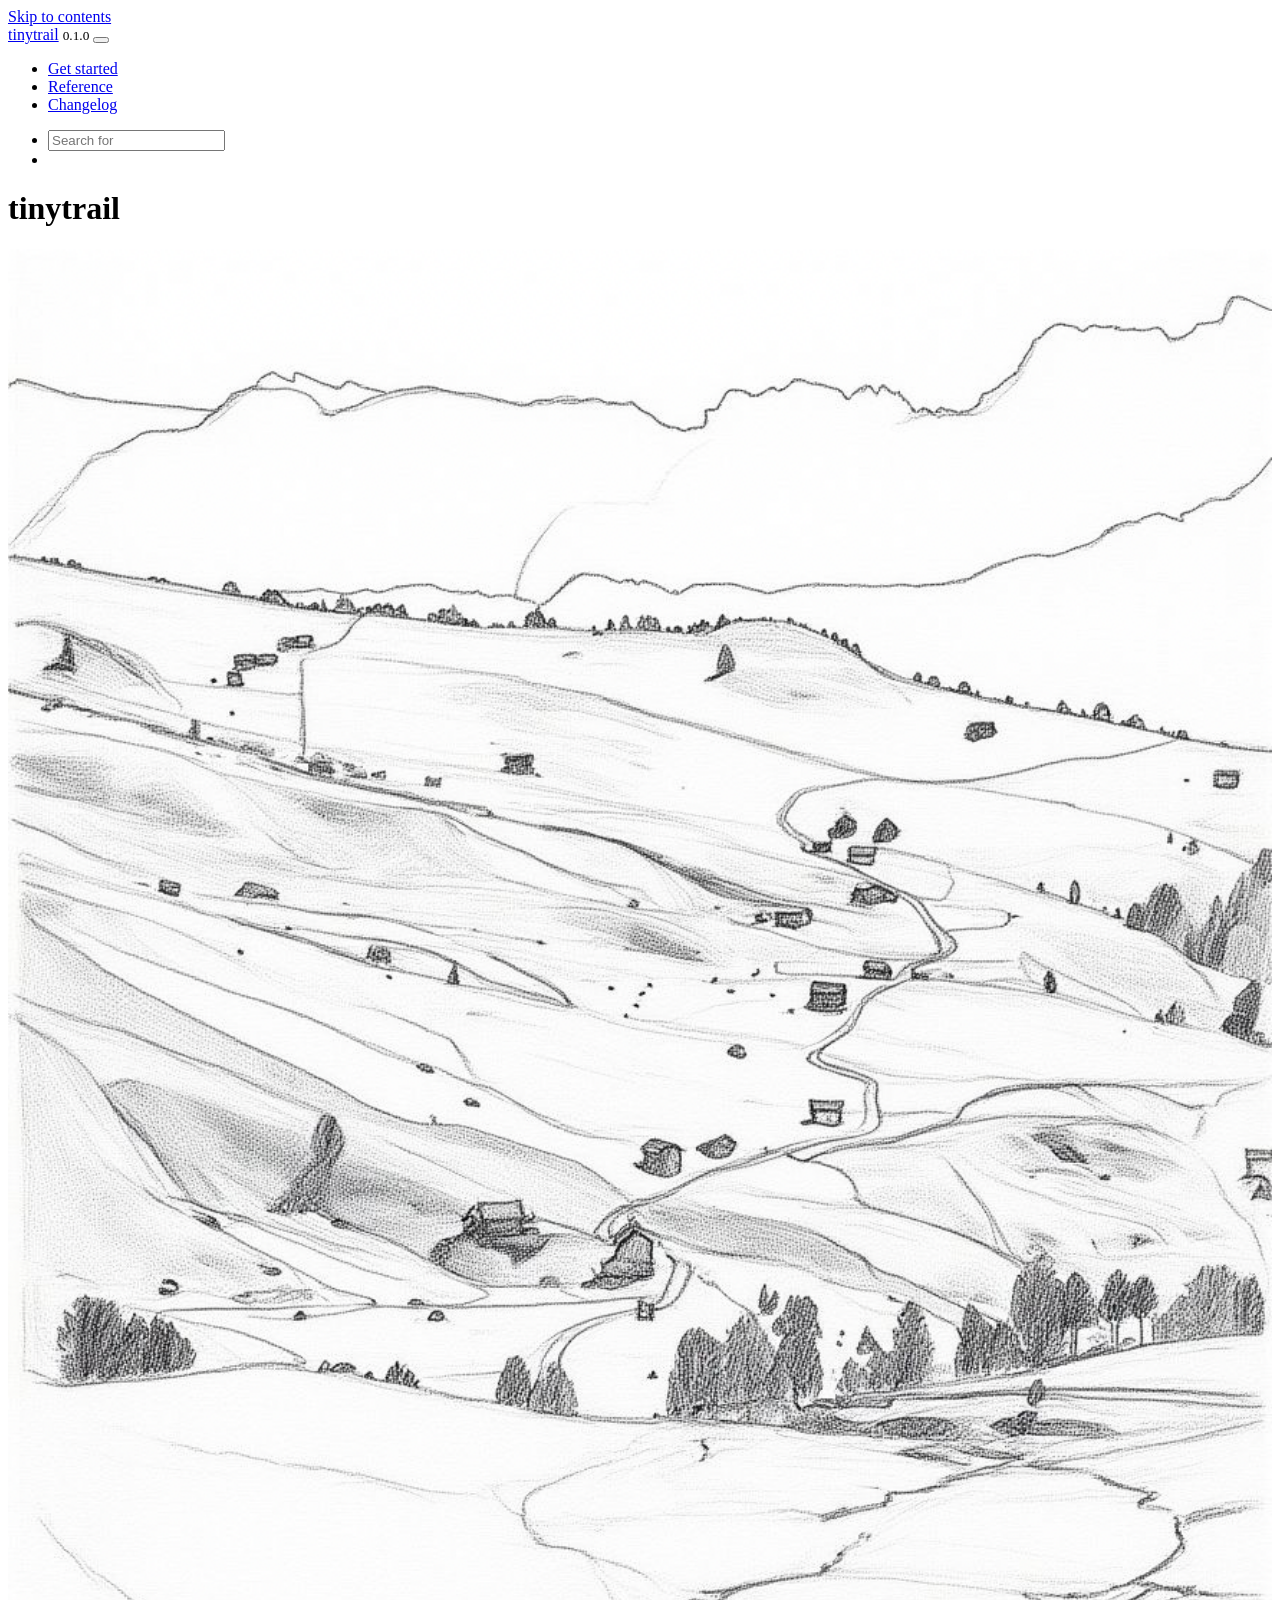
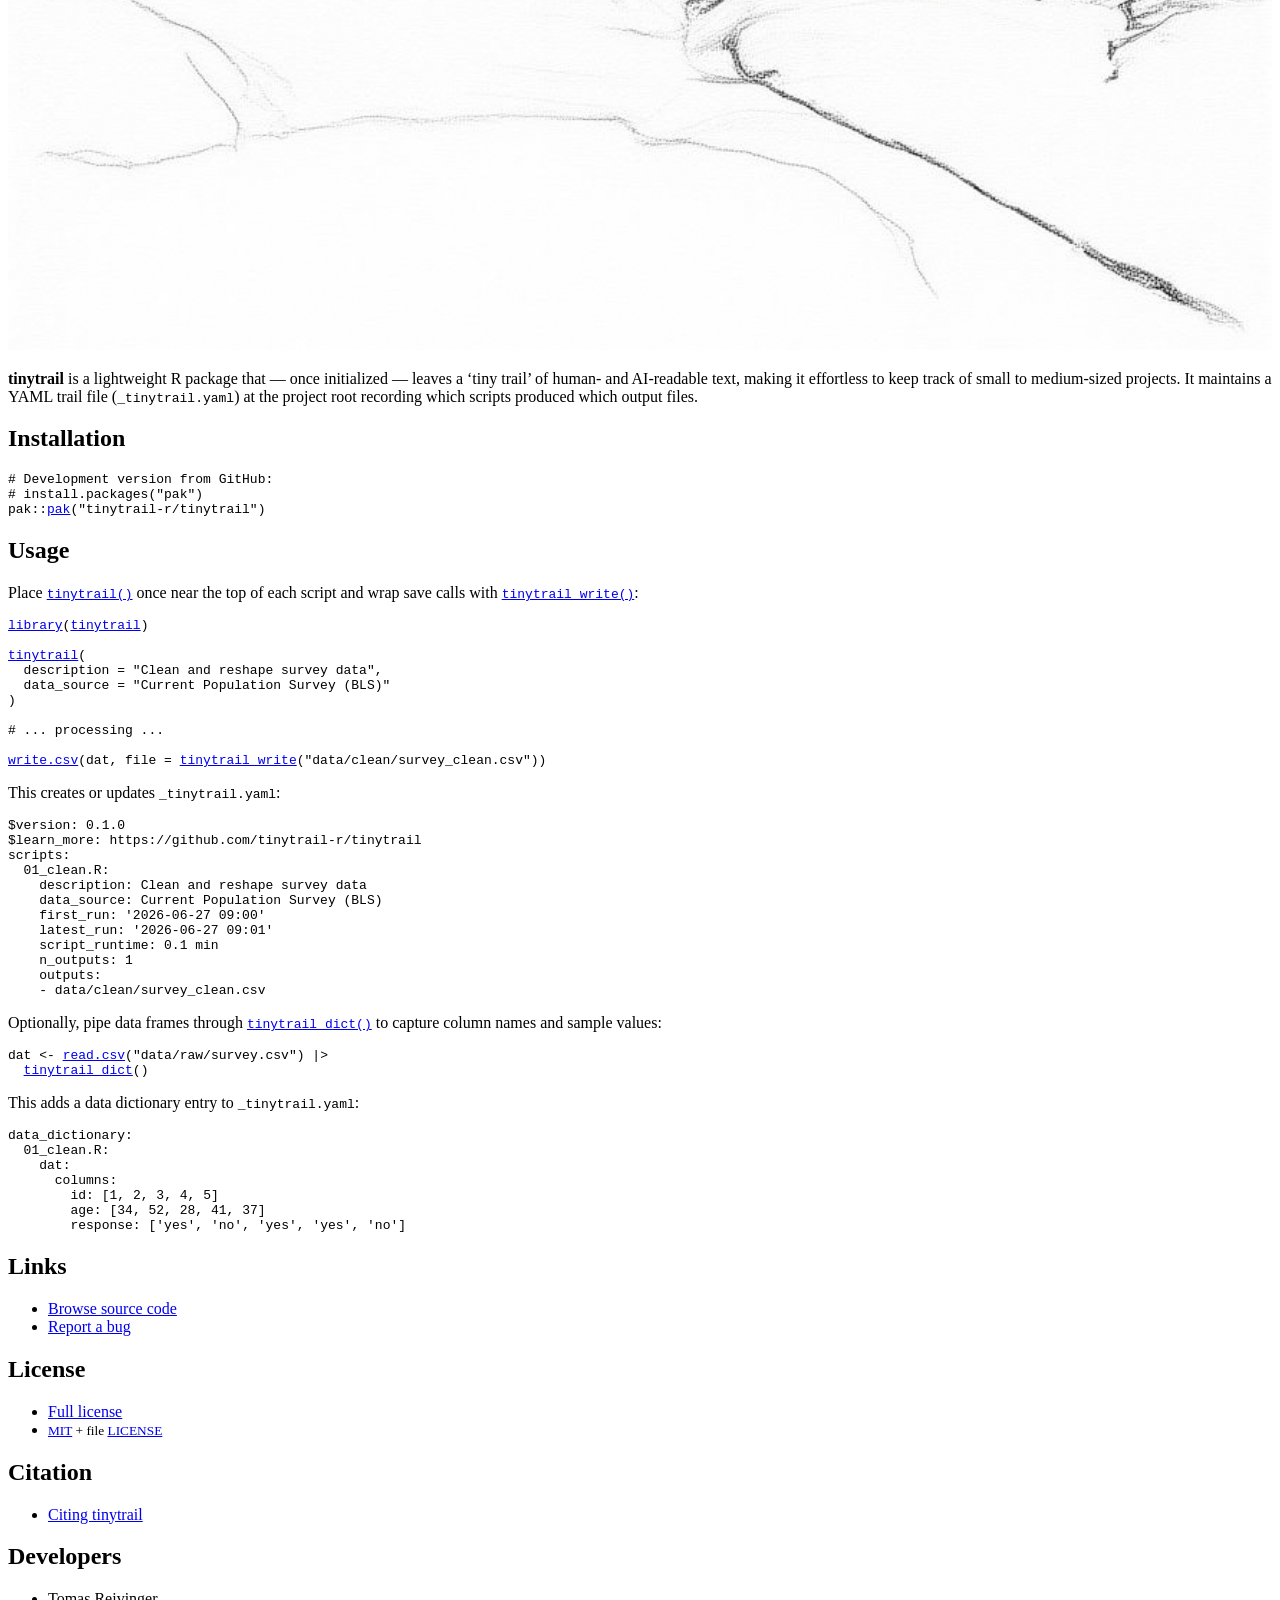
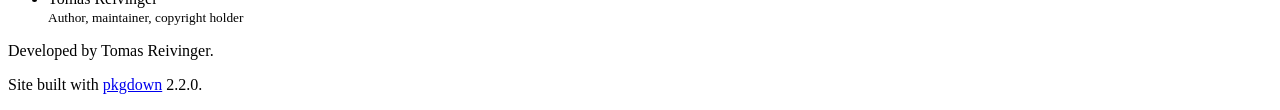
==== index.html @ bf1d2a66 "Deploying to gh-pages from @ tinytrail-r/tinytrail@cd38be712ac3b3acf72a7662df8c0f92d4f74860 🚀" ====
<!DOCTYPE html>
<!-- Generated by pkgdown: do not edit by hand --><html lang="en-US">
<head>
<meta http-equiv="Content-Type" content="text/html; charset=UTF-8">
<meta charset="utf-8">
<meta http-equiv="X-UA-Compatible" content="IE=edge">
<meta name="viewport" content="width=device-width, initial-scale=1, shrink-to-fit=no">
<title>Lightweight Auto-updating Project Tracker and Data Dictionary • tinytrail</title>
<script src="deps/jquery-3.6.0/jquery-3.6.0.min.js"></script><meta name="viewport" content="width=device-width, initial-scale=1, shrink-to-fit=no">
<link href="deps/bootstrap-5.3.8/bootstrap.min.css" rel="stylesheet">
<script src="deps/bootstrap-5.3.8/bootstrap.bundle.min.js"></script><link href="deps/font-awesome-6.5.2/css/all.min.css" rel="stylesheet">
<link href="deps/font-awesome-6.5.2/css/v4-shims.min.css" rel="stylesheet">
<script src="deps/headroom-0.11.0/headroom.min.js"></script><script src="deps/headroom-0.11.0/jQuery.headroom.min.js"></script><script src="deps/bootstrap-toc-1.0.1/bootstrap-toc.min.js"></script><script src="deps/clipboard.js-2.0.11/clipboard.min.js"></script><script src="deps/search-1.0.0/autocomplete.jquery.min.js"></script><script src="deps/search-1.0.0/fuse.min.js"></script><script src="deps/search-1.0.0/mark.min.js"></script><!-- pkgdown --><script src="pkgdown.js"></script><meta property="og:title" content="Lightweight Auto-updating Project Tracker and Data Dictionary">
<meta name="description" content="Once initialized, leaves a tiny trail of human- and AI-readable text that makes it effortless to keep track of small to medium-sized projects. The package is lightweight (hence tiny) and maintains a YAML trail file recording which scripts produced which output files. Call tinytrail() once at the top of each script to record metadata, wrap any save call with tinytrail_write() to log the output path, and optionally use tinytrail_dict() to capture a data dictionary for each input data frame.">
<meta property="og:description" content="Once initialized, leaves a tiny trail of human- and AI-readable text that makes it effortless to keep track of small to medium-sized projects. The package is lightweight (hence tiny) and maintains a YAML trail file recording which scripts produced which output files. Call tinytrail() once at the top of each script to record metadata, wrap any save call with tinytrail_write() to log the output path, and optionally use tinytrail_dict() to capture a data dictionary for each input data frame.">
</head>
<body>
    <a href="#main" class="visually-hidden-focusable">Skip to contents</a>


    <nav class="navbar navbar-expand-lg fixed-top bg-light" data-bs-theme="light" aria-label="Site navigation"><div class="container">

    <a class="navbar-brand me-2" href="index.html">tinytrail</a>

    <small class="nav-text text-muted me-auto" data-bs-toggle="tooltip" data-bs-placement="bottom" title="">0.1.0</small>


    <button class="navbar-toggler" type="button" data-bs-toggle="collapse" data-bs-target="#navbar" aria-controls="navbar" aria-expanded="false" aria-label="Toggle navigation">
      <span class="navbar-toggler-icon"></span>
    </button>

    <div id="navbar" class="collapse navbar-collapse ms-3">
      <ul class="navbar-nav me-auto">
<li class="nav-item"><a class="nav-link" href="articles/tinytrail.html">Get started</a></li>
<li class="nav-item"><a class="nav-link" href="reference/index.html">Reference</a></li>
<li class="nav-item"><a class="nav-link" href="news/index.html">Changelog</a></li>
      </ul>
<ul class="navbar-nav">
<li class="nav-item"><form class="form-inline" role="search">
 <input class="form-control" type="search" name="search-input" id="search-input" autocomplete="off" aria-label="Search site" placeholder="Search for" data-search-index="search.json">
</form></li>
<li class="nav-item"><a class="external-link nav-link" href="https://github.com/tinytrail-r/tinytrail/" aria-label="GitHub"><span class="fa fab fa-github fa-lg"></span></a></li>
      </ul>
</div>


  </div>
</nav><div class="container template-home">
<div class="row">
  <main id="main" class="col-md-9"><div class="section level1">
<div class="page-header"><h1 id="tinytrail">tinytrail<a class="anchor" aria-label="anchor" href="#tinytrail"></a>
</h1></div>
<p><img src="reference/figures/trail_sketch.png" width="100%" alt="A pencil sketch of an alpine landscape with winding trails"></p>
<p><strong>tinytrail</strong> is a lightweight R package that — once initialized — leaves a ‘tiny trail’ of human- and AI-readable text, making it effortless to keep track of small to medium-sized projects. It maintains a YAML trail file (<code>_tinytrail.yaml</code>) at the project root recording which scripts produced which output files.</p>
<div class="section level2">
<h2 id="installation">Installation<a class="anchor" aria-label="anchor" href="#installation"></a>
</h2>
<div class="sourceCode" id="cb1"><pre class="downlit sourceCode r">
<code class="sourceCode R"><span><span class="co"># Development version from GitHub:</span></span>
<span><span class="co"># install.packages("pak")</span></span>
<span><span class="fu">pak</span><span class="fu">::</span><span class="fu"><a href="https://pak.r-lib.org/reference/pak.html" class="external-link">pak</a></span><span class="op">(</span><span class="st">"tinytrail-r/tinytrail"</span><span class="op">)</span></span></code></pre></div>
</div>
<div class="section level2">
<h2 id="usage">Usage<a class="anchor" aria-label="anchor" href="#usage"></a>
</h2>
<p>Place <code><a href="reference/tinytrail.html">tinytrail()</a></code> once near the top of each script and wrap save calls with <code><a href="reference/tinytrail_write.html">tinytrail_write()</a></code>:</p>
<div class="sourceCode" id="cb2"><pre class="downlit sourceCode r">
<code class="sourceCode R"><span><span class="kw"><a href="https://rdrr.io/r/base/library.html" class="external-link">library</a></span><span class="op">(</span><span class="va"><a href="https://github.com/tinytrail-r/tinytrail" class="external-link">tinytrail</a></span><span class="op">)</span></span>
<span></span>
<span><span class="fu"><a href="reference/tinytrail.html">tinytrail</a></span><span class="op">(</span></span>
<span>  description <span class="op">=</span> <span class="st">"Clean and reshape survey data"</span>,</span>
<span>  data_source <span class="op">=</span> <span class="st">"Current Population Survey (BLS)"</span></span>
<span><span class="op">)</span></span>
<span></span>
<span><span class="co"># ... processing ...</span></span>
<span></span>
<span><span class="fu"><a href="https://rdrr.io/r/utils/write.table.html" class="external-link">write.csv</a></span><span class="op">(</span><span class="va">dat</span>, file <span class="op">=</span> <span class="fu"><a href="reference/tinytrail_write.html">tinytrail_write</a></span><span class="op">(</span><span class="st">"data/clean/survey_clean.csv"</span><span class="op">)</span><span class="op">)</span></span></code></pre></div>
<p>This creates or updates <code>_tinytrail.yaml</code>:</p>
<div class="sourceCode" id="cb3"><pre class="sourceCode yaml"><code class="sourceCode yaml"><span id="cb3-1"><a href="#cb3-1" tabindex="-1"></a><span class="fu">$version</span><span class="kw">:</span><span class="at"> </span><span class="fl">0.1.0</span></span>
<span id="cb3-2"><a href="#cb3-2" tabindex="-1"></a><span class="fu">$learn_more</span><span class="kw">:</span><span class="at"> https://github.com/tinytrail-r/tinytrail</span></span>
<span id="cb3-3"><a href="#cb3-3" tabindex="-1"></a><span class="fu">scripts</span><span class="kw">:</span></span>
<span id="cb3-4"><a href="#cb3-4" tabindex="-1"></a><span class="at">  </span><span class="fu">01_clean.R</span><span class="kw">:</span></span>
<span id="cb3-5"><a href="#cb3-5" tabindex="-1"></a><span class="at">    </span><span class="fu">description</span><span class="kw">:</span><span class="at"> Clean and reshape survey data</span></span>
<span id="cb3-6"><a href="#cb3-6" tabindex="-1"></a><span class="at">    </span><span class="fu">data_source</span><span class="kw">:</span><span class="at"> Current Population Survey (BLS)</span></span>
<span id="cb3-7"><a href="#cb3-7" tabindex="-1"></a><span class="at">    </span><span class="fu">first_run</span><span class="kw">:</span><span class="at"> </span><span class="st">'2026-06-27 09:00'</span></span>
<span id="cb3-8"><a href="#cb3-8" tabindex="-1"></a><span class="at">    </span><span class="fu">latest_run</span><span class="kw">:</span><span class="at"> </span><span class="st">'2026-06-27 09:01'</span></span>
<span id="cb3-9"><a href="#cb3-9" tabindex="-1"></a><span class="at">    </span><span class="fu">script_runtime</span><span class="kw">:</span><span class="at"> 0.1 min</span></span>
<span id="cb3-10"><a href="#cb3-10" tabindex="-1"></a><span class="at">    </span><span class="fu">n_outputs</span><span class="kw">:</span><span class="at"> </span><span class="dv">1</span></span>
<span id="cb3-11"><a href="#cb3-11" tabindex="-1"></a><span class="at">    </span><span class="fu">outputs</span><span class="kw">:</span></span>
<span id="cb3-12"><a href="#cb3-12" tabindex="-1"></a><span class="at">    </span><span class="kw">-</span><span class="at"> data/clean/survey_clean.csv</span></span></code></pre></div>
<p>Optionally, pipe data frames through <code><a href="reference/tinytrail_dict.html">tinytrail_dict()</a></code> to capture column names and sample values:</p>
<div class="sourceCode" id="cb4"><pre class="downlit sourceCode r">
<code class="sourceCode R"><span><span class="va">dat</span> <span class="op">&lt;-</span> <span class="fu"><a href="https://rdrr.io/r/utils/read.table.html" class="external-link">read.csv</a></span><span class="op">(</span><span class="st">"data/raw/survey.csv"</span><span class="op">)</span> <span class="op">|&gt;</span></span>
<span>  <span class="fu"><a href="reference/tinytrail_dict.html">tinytrail_dict</a></span><span class="op">(</span><span class="op">)</span></span></code></pre></div>
<p>This adds a data dictionary entry to <code>_tinytrail.yaml</code>:</p>
<div class="sourceCode" id="cb5"><pre class="sourceCode yaml"><code class="sourceCode yaml"><span id="cb5-1"><a href="#cb5-1" tabindex="-1"></a><span class="fu">data_dictionary</span><span class="kw">:</span></span>
<span id="cb5-2"><a href="#cb5-2" tabindex="-1"></a><span class="at">  </span><span class="fu">01_clean.R</span><span class="kw">:</span></span>
<span id="cb5-3"><a href="#cb5-3" tabindex="-1"></a><span class="at">    </span><span class="fu">dat</span><span class="kw">:</span></span>
<span id="cb5-4"><a href="#cb5-4" tabindex="-1"></a><span class="at">      </span><span class="fu">columns</span><span class="kw">:</span></span>
<span id="cb5-5"><a href="#cb5-5" tabindex="-1"></a><span class="at">        </span><span class="fu">id</span><span class="kw">:</span><span class="at"> </span><span class="kw">[</span><span class="dv">1</span><span class="kw">,</span><span class="at"> </span><span class="dv">2</span><span class="kw">,</span><span class="at"> </span><span class="dv">3</span><span class="kw">,</span><span class="at"> </span><span class="dv">4</span><span class="kw">,</span><span class="at"> </span><span class="dv">5</span><span class="kw">]</span></span>
<span id="cb5-6"><a href="#cb5-6" tabindex="-1"></a><span class="at">        </span><span class="fu">age</span><span class="kw">:</span><span class="at"> </span><span class="kw">[</span><span class="dv">34</span><span class="kw">,</span><span class="at"> </span><span class="dv">52</span><span class="kw">,</span><span class="at"> </span><span class="dv">28</span><span class="kw">,</span><span class="at"> </span><span class="dv">41</span><span class="kw">,</span><span class="at"> </span><span class="dv">37</span><span class="kw">]</span></span>
<span id="cb5-7"><a href="#cb5-7" tabindex="-1"></a><span class="at">        </span><span class="fu">response</span><span class="kw">:</span><span class="at"> </span><span class="kw">[</span><span class="st">'yes'</span><span class="kw">,</span><span class="at"> </span><span class="st">'no'</span><span class="kw">,</span><span class="at"> </span><span class="st">'yes'</span><span class="kw">,</span><span class="at"> </span><span class="st">'yes'</span><span class="kw">,</span><span class="at"> </span><span class="st">'no'</span><span class="kw">]</span></span></code></pre></div>
</div>
</div>
  </main><aside class="col-md-3"><div class="links">
<h2 data-toc-skip>Links</h2>
<ul class="list-unstyled">
<li><a href="https://github.com/tinytrail-r/tinytrail/" class="external-link">Browse source code</a></li>
<li><a href="https://github.com/tinytrail-r/tinytrail/issues" class="external-link">Report a bug</a></li>
</ul>
</div>

<div class="license">
<h2 data-toc-skip>License</h2>
<ul class="list-unstyled">
<li><a href="LICENSE.html">Full license</a></li>
<li><small><a href="https://opensource.org/licenses/mit-license.php" class="external-link">MIT</a> + file <a href="LICENSE-text.html">LICENSE</a></small></li>
</ul>
</div>


<div class="citation">
<h2 data-toc-skip>Citation</h2>
<ul class="list-unstyled">
<li><a href="authors.html#citation">Citing tinytrail</a></li>
</ul>
</div>

<div class="developers">
<h2 data-toc-skip>Developers</h2>
<ul class="list-unstyled">
<li>Tomas Reivinger <br><small class="roles"> Author, maintainer, copyright holder </small>   </li>
</ul>
</div>



  </aside>
</div>


    <footer><div class="pkgdown-footer-left">
  <p>Developed by Tomas Reivinger.</p>
</div>

<div class="pkgdown-footer-right">
  <p>Site built with <a href="https://pkgdown.r-lib.org/" class="external-link">pkgdown</a> 2.2.0.</p>
</div>

    </footer>
</div>





  </body>
</html>
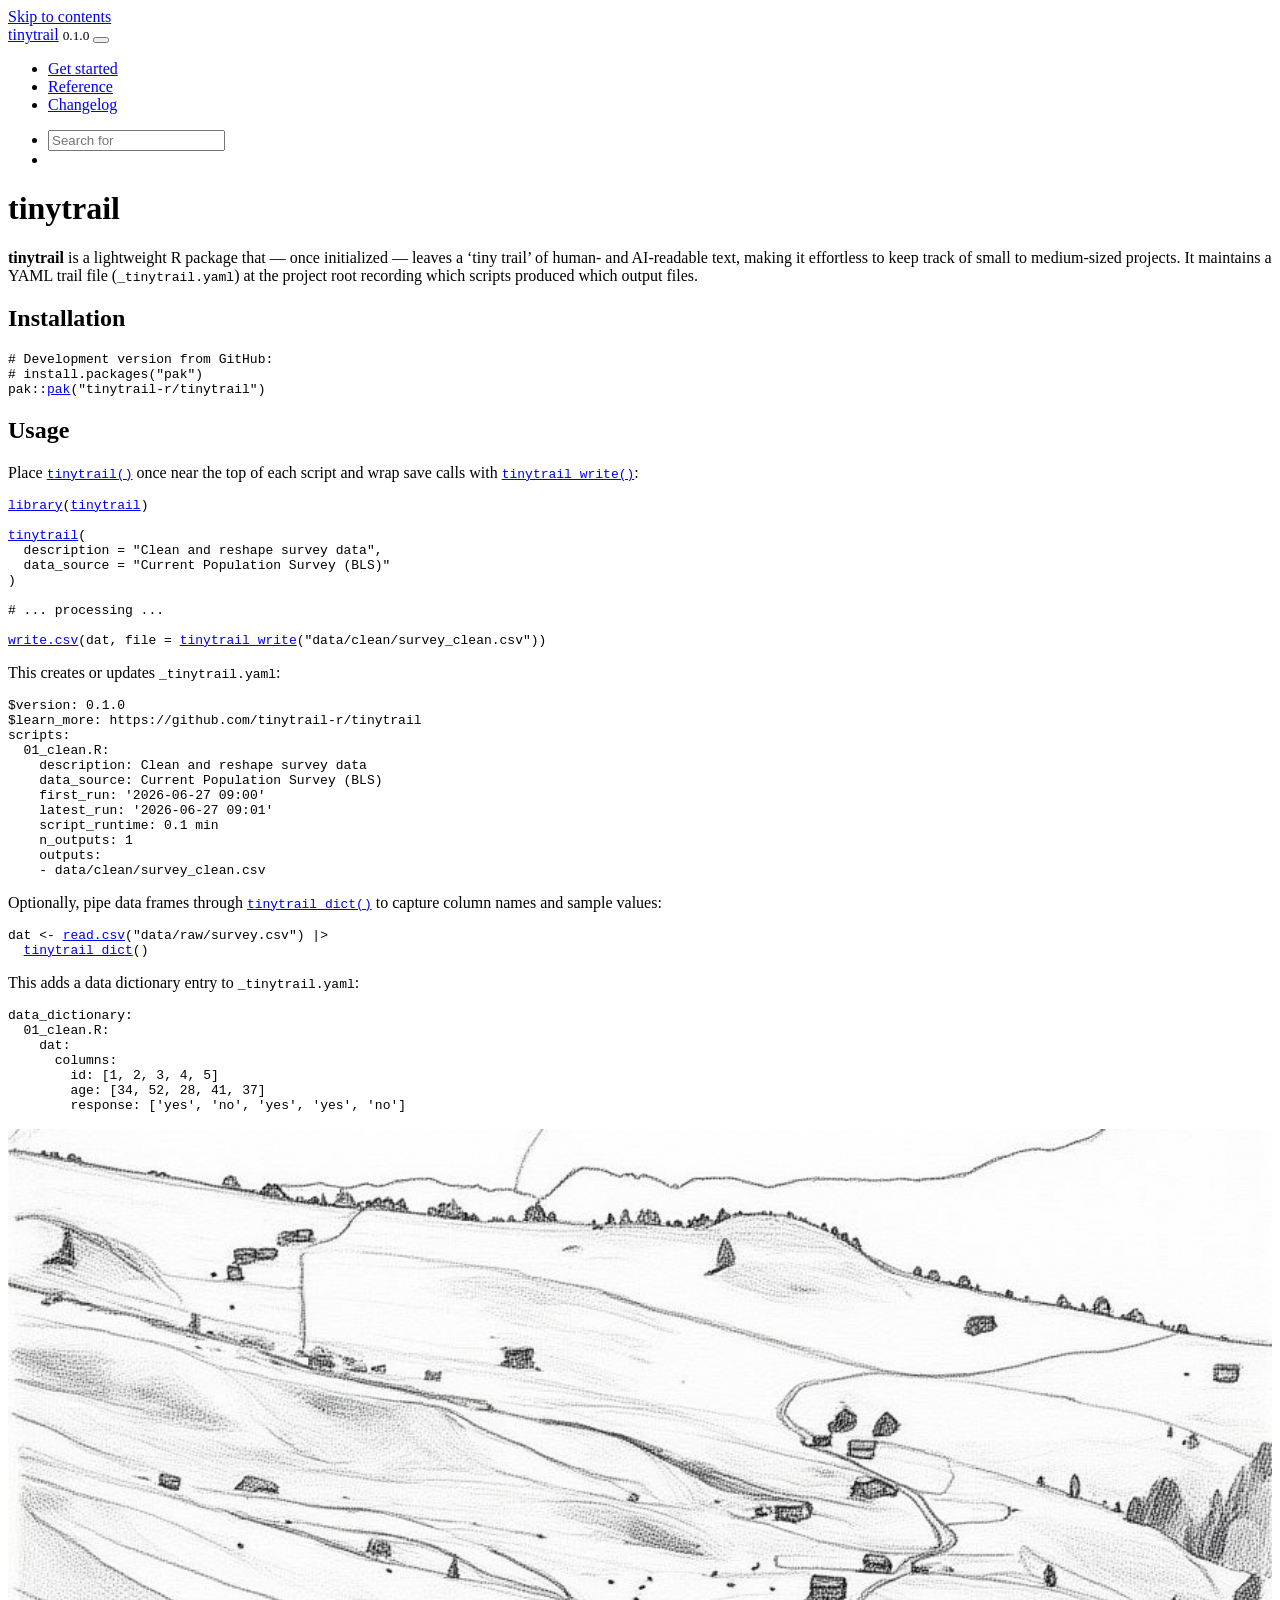
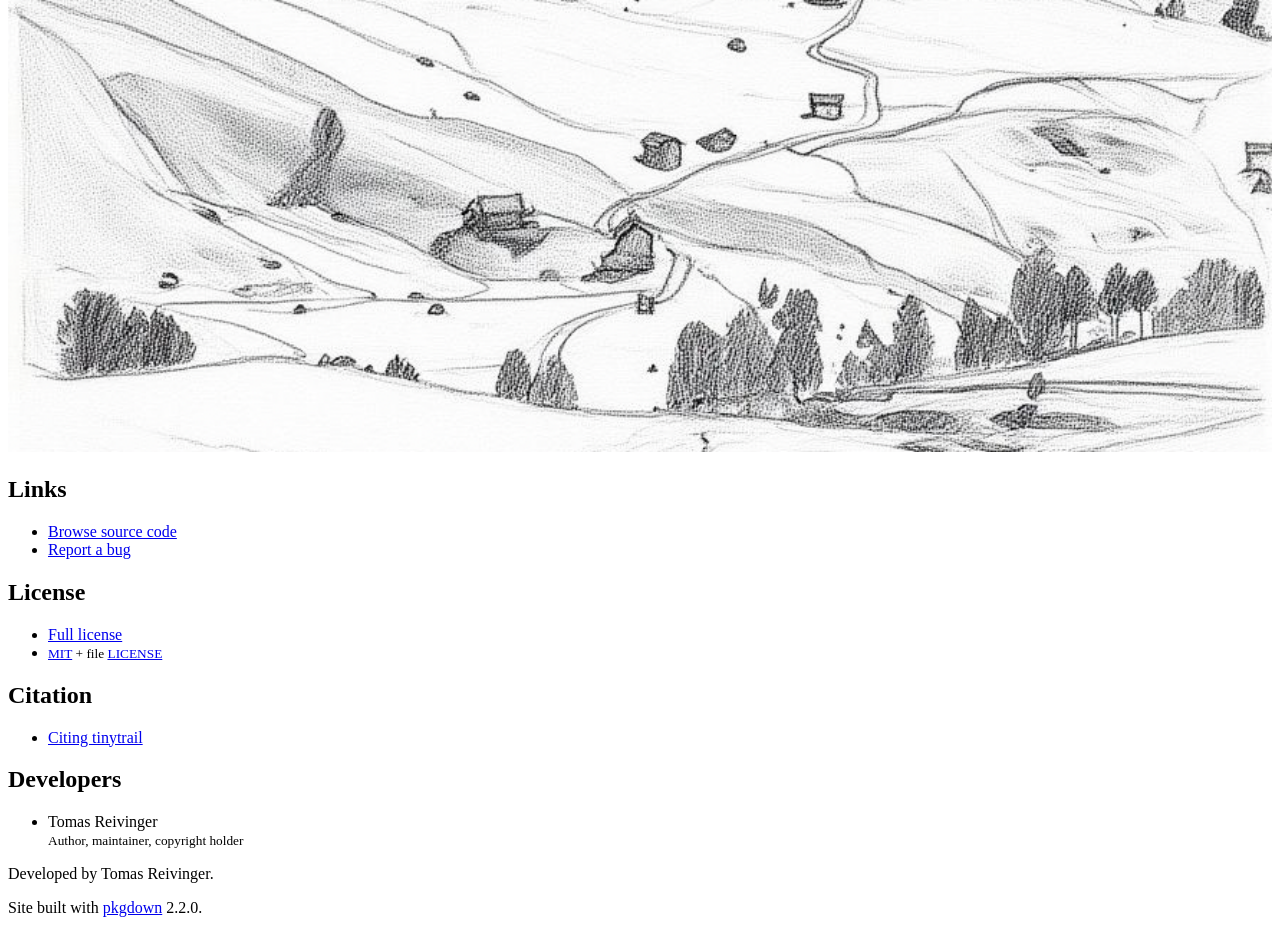
==== commit 3c935388: "Deploying to gh-pages from @ tinytrail-r/tinytrail@a2ea27675d02f967add21ad15a570158d6e4f259 🚀" ====
--- a/index.html
+++ b/index.html
@@ -50,7 +50,6 @@
   <main id="main" class="col-md-9"><div class="section level1">
 <div class="page-header"><h1 id="tinytrail">tinytrail<a class="anchor" aria-label="anchor" href="#tinytrail"></a>
 </h1></div>
-<p><img src="reference/figures/trail_sketch.png" width="100%" alt="A pencil sketch of an alpine landscape with winding trails"></p>
 <p><strong>tinytrail</strong> is a lightweight R package that — once initialized — leaves a ‘tiny trail’ of human- and AI-readable text, making it effortless to keep track of small to medium-sized projects. It maintains a YAML trail file (<code>_tinytrail.yaml</code>) at the project root recording which scripts produced which output files.</p>
 <div class="section level2">
 <h2 id="installation">Installation<a class="anchor" aria-label="anchor" href="#installation"></a>
@@ -100,6 +99,7 @@
 <span id="cb5-5"><a href="#cb5-5" tabindex="-1"></a><span class="at">        </span><span class="fu">id</span><span class="kw">:</span><span class="at"> </span><span class="kw">[</span><span class="dv">1</span><span class="kw">,</span><span class="at"> </span><span class="dv">2</span><span class="kw">,</span><span class="at"> </span><span class="dv">3</span><span class="kw">,</span><span class="at"> </span><span class="dv">4</span><span class="kw">,</span><span class="at"> </span><span class="dv">5</span><span class="kw">]</span></span>
 <span id="cb5-6"><a href="#cb5-6" tabindex="-1"></a><span class="at">        </span><span class="fu">age</span><span class="kw">:</span><span class="at"> </span><span class="kw">[</span><span class="dv">34</span><span class="kw">,</span><span class="at"> </span><span class="dv">52</span><span class="kw">,</span><span class="at"> </span><span class="dv">28</span><span class="kw">,</span><span class="at"> </span><span class="dv">41</span><span class="kw">,</span><span class="at"> </span><span class="dv">37</span><span class="kw">]</span></span>
 <span id="cb5-7"><a href="#cb5-7" tabindex="-1"></a><span class="at">        </span><span class="fu">response</span><span class="kw">:</span><span class="at"> </span><span class="kw">[</span><span class="st">'yes'</span><span class="kw">,</span><span class="at"> </span><span class="st">'no'</span><span class="kw">,</span><span class="at"> </span><span class="st">'yes'</span><span class="kw">,</span><span class="at"> </span><span class="st">'yes'</span><span class="kw">,</span><span class="at"> </span><span class="st">'no'</span><span class="kw">]</span></span></code></pre></div>
+<p><img src="reference/figures/trail_sketch.png" width="100%" alt="A pencil sketch of an alpine landscape with winding trails"></p>
 </div>
 </div>
   </main><aside class="col-md-3"><div class="links">
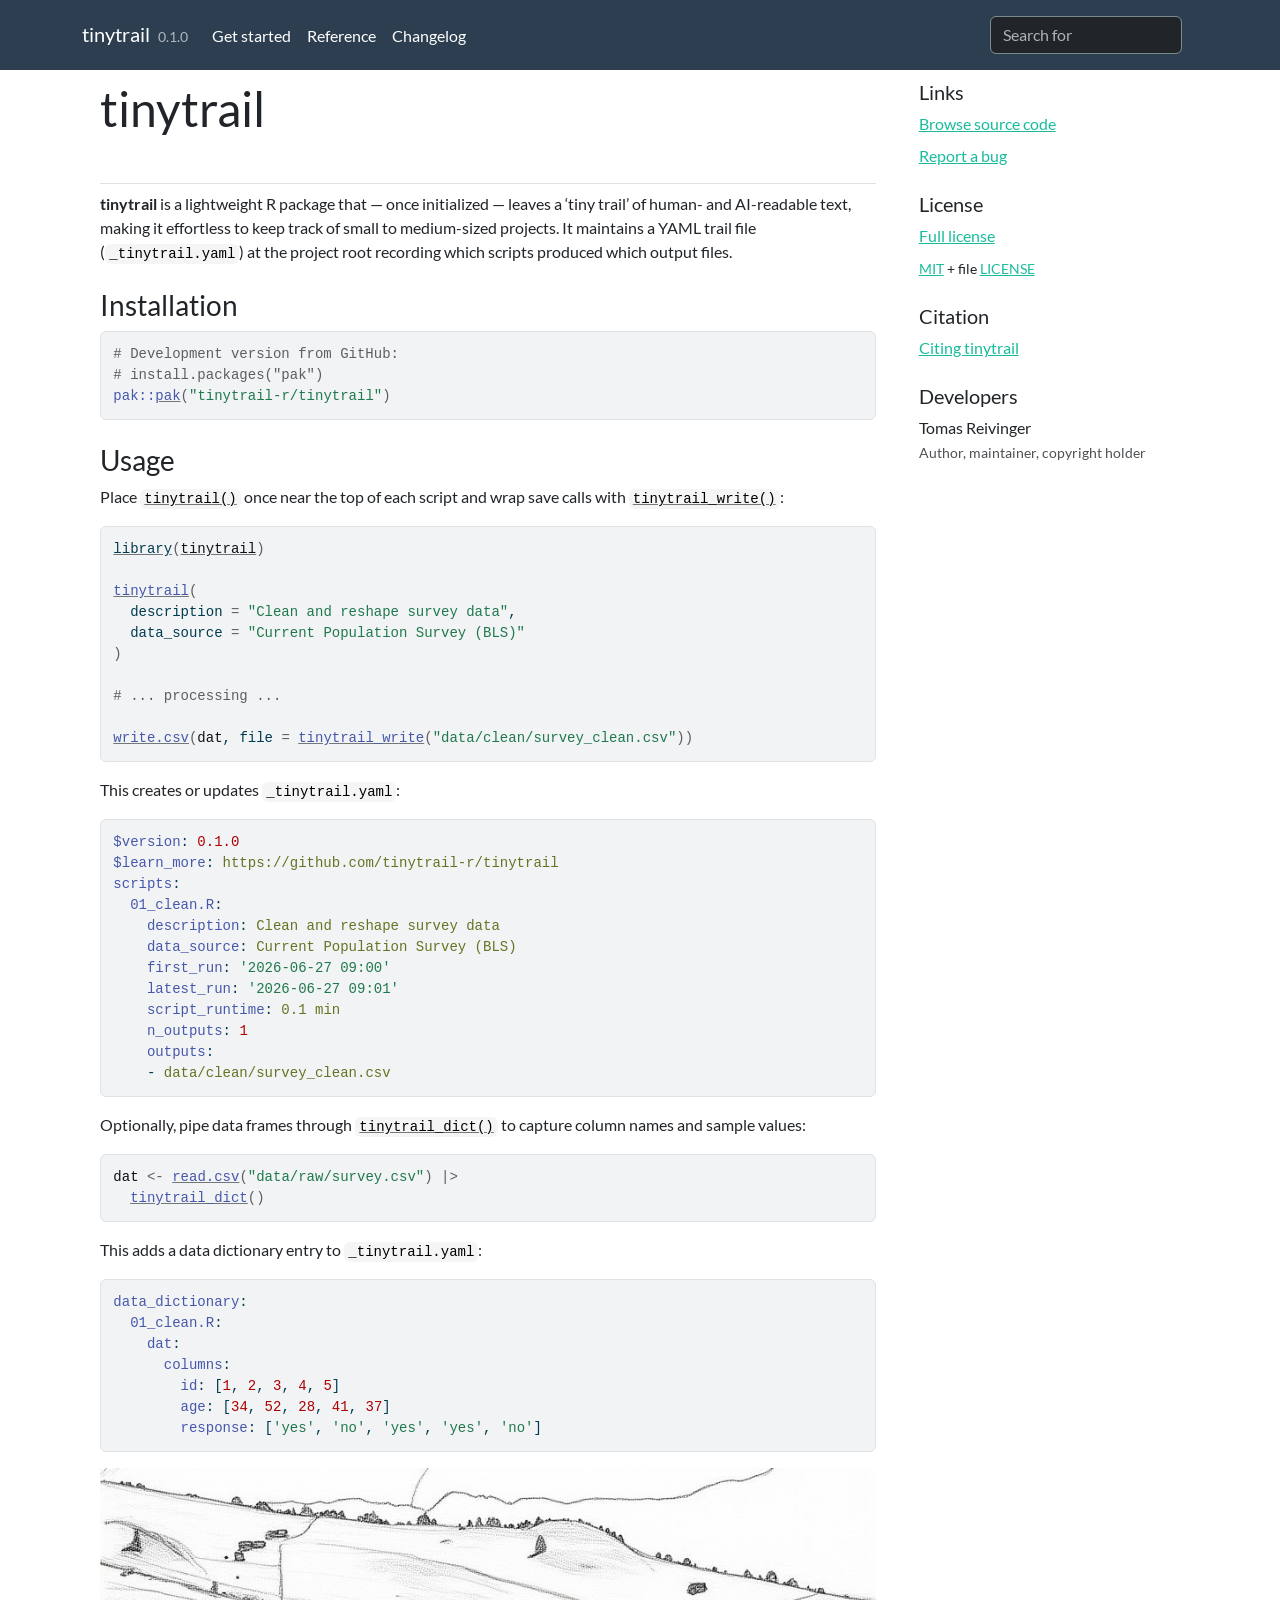
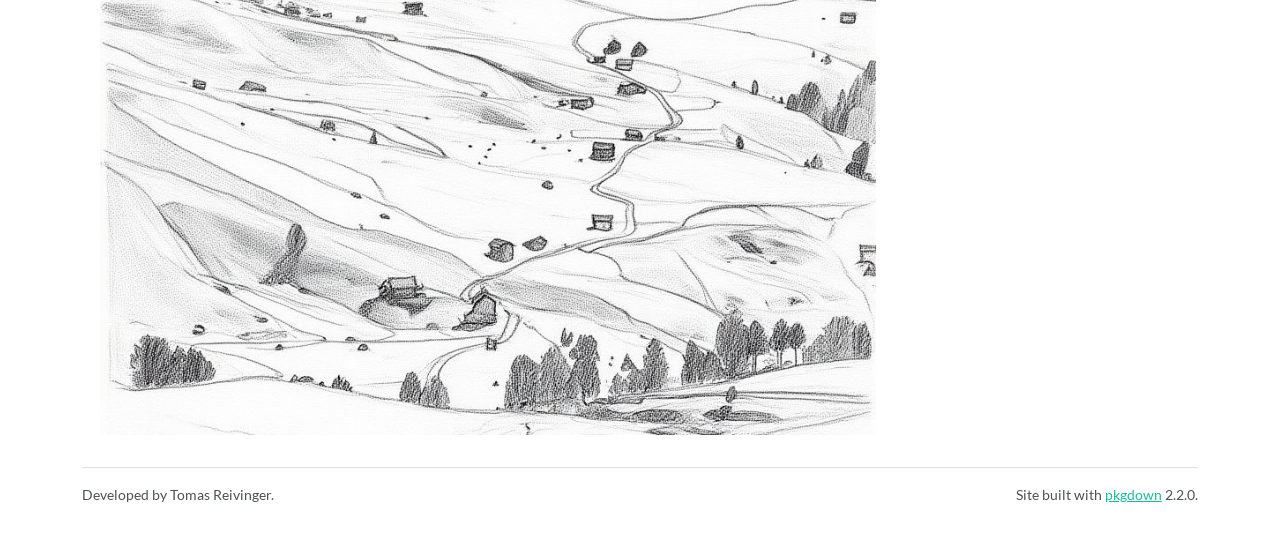
==== commit caf39678: "Deploying to gh-pages from @ tinytrail-r/tinytrail@319b8b1a2728efa88b91d8227fc85c260a2dde39 🚀" ====
--- a/index.html
+++ b/index.html
@@ -18,7 +18,7 @@
     <a href="#main" class="visually-hidden-focusable">Skip to contents</a>
 
 
-    <nav class="navbar navbar-expand-lg fixed-top bg-light" data-bs-theme="light" aria-label="Site navigation"><div class="container">
+    <nav class="navbar navbar-expand-lg fixed-top bg-primary" data-bs-theme="dark" aria-label="Site navigation"><div class="container">
 
     <a class="navbar-brand me-2" href="index.html">tinytrail</a>
 
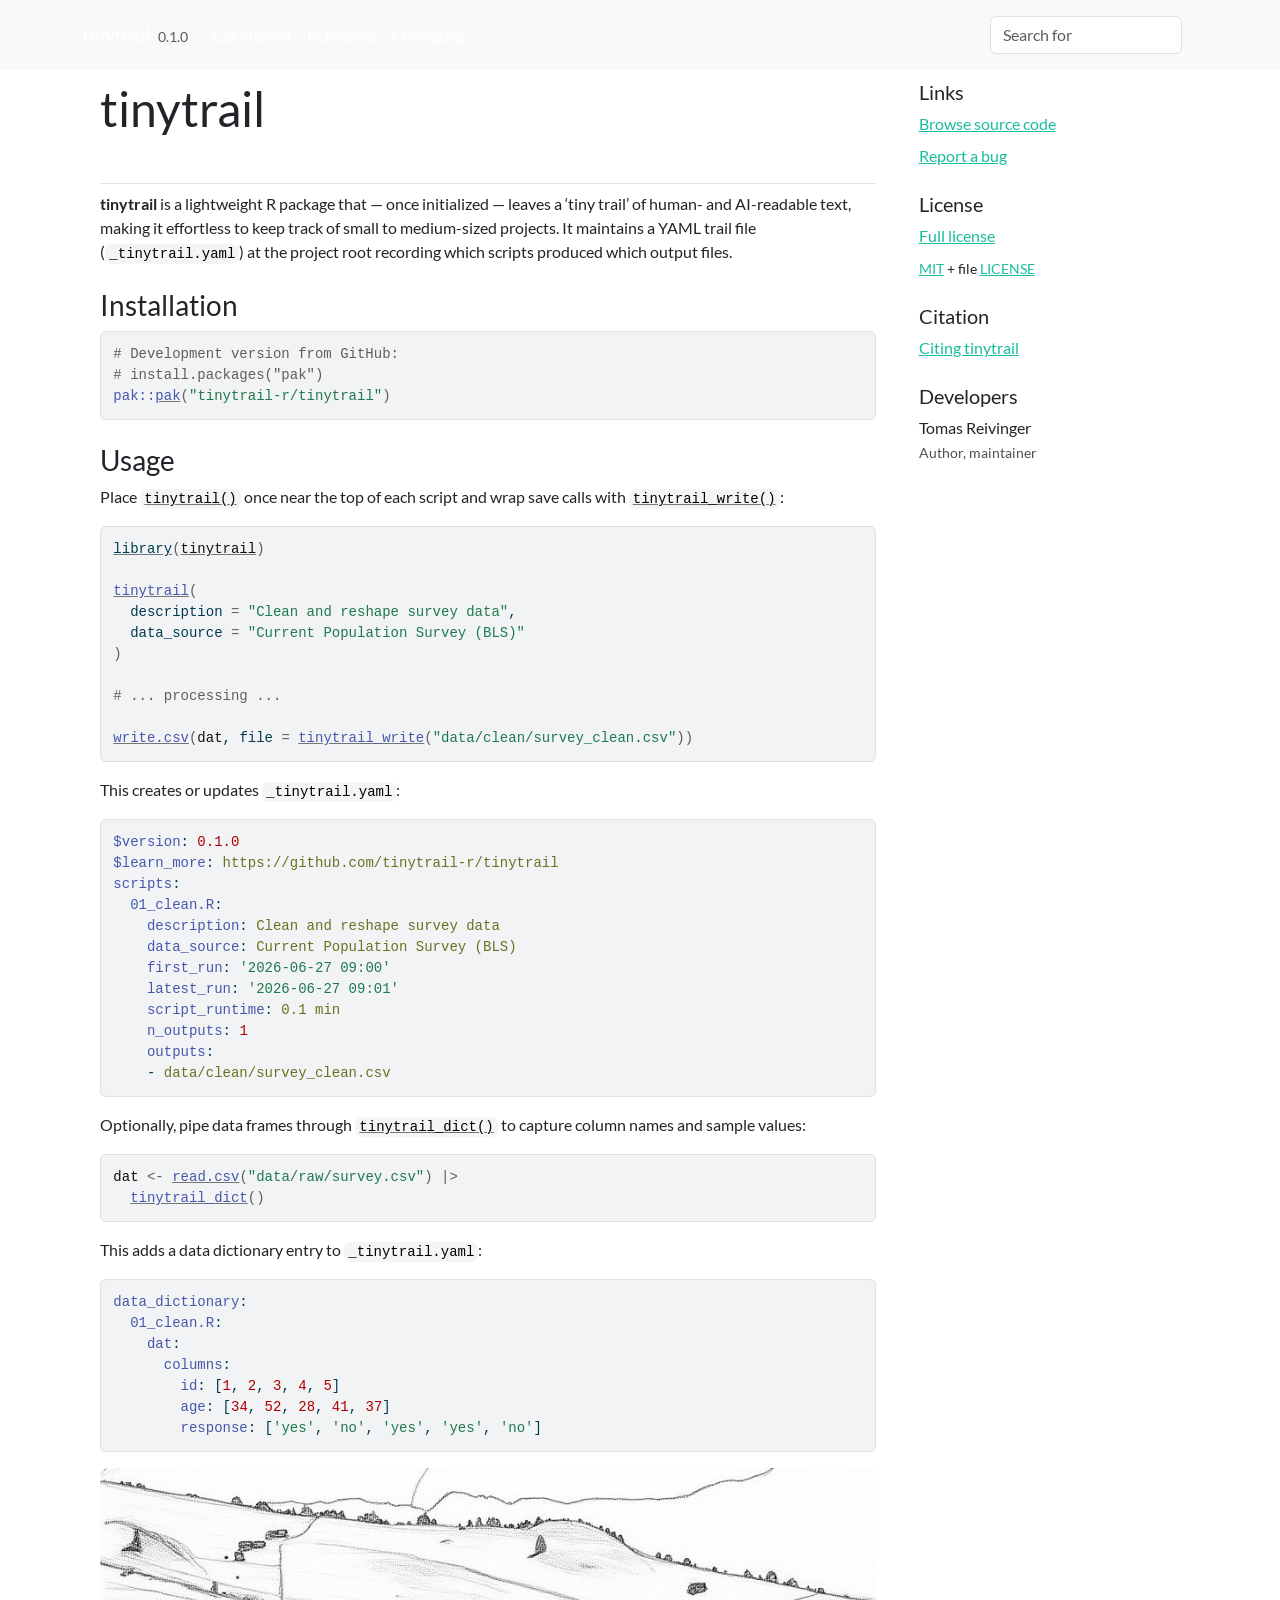
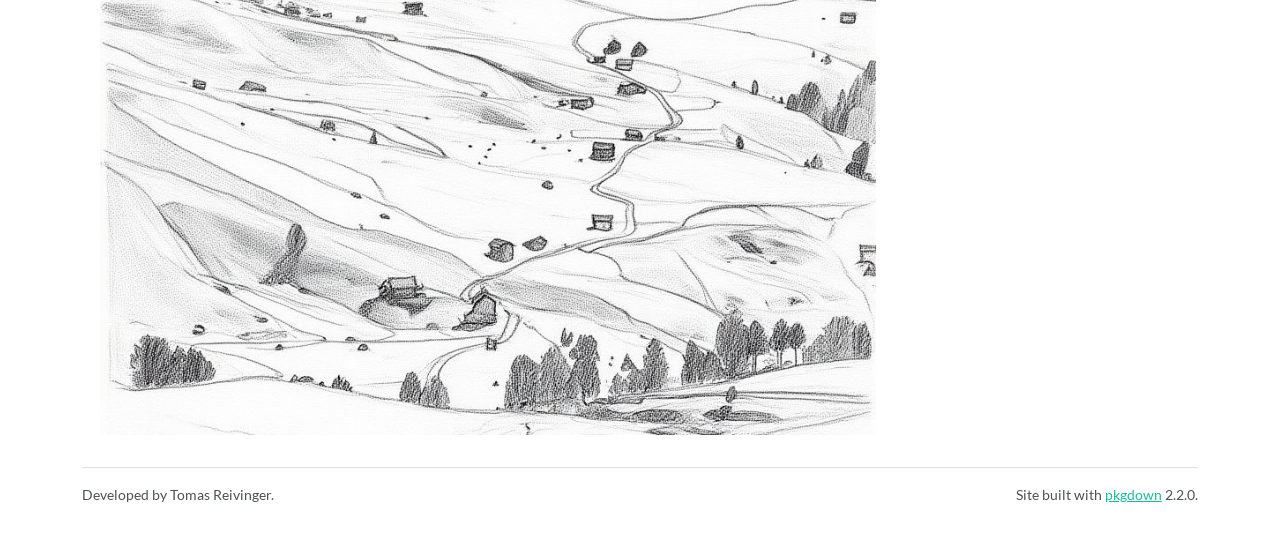
==== commit c45e1cbb: "Deploying to gh-pages from @ tinytrail-r/tinytrail@54837bf8c100a7bb4debe3a6054de3fd62568091 🚀" ====
--- a/index.html
+++ b/index.html
@@ -18,7 +18,7 @@
     <a href="#main" class="visually-hidden-focusable">Skip to contents</a>
 
 
-    <nav class="navbar navbar-expand-lg fixed-top bg-primary" data-bs-theme="dark" aria-label="Site navigation"><div class="container">
+    <nav class="navbar navbar-expand-lg fixed-top bg-body-tertiary" data-bs-theme="light" aria-label="Site navigation"><div class="container">
 
     <a class="navbar-brand me-2" href="index.html">tinytrail</a>
 
@@ -129,7 +129,7 @@
 <div class="developers">
 <h2 data-toc-skip>Developers</h2>
 <ul class="list-unstyled">
-<li>Tomas Reivinger <br><small class="roles"> Author, maintainer, copyright holder </small>   </li>
+<li>Tomas Reivinger <br><small class="roles"> Author, maintainer </small>   </li>
 </ul>
 </div>
 
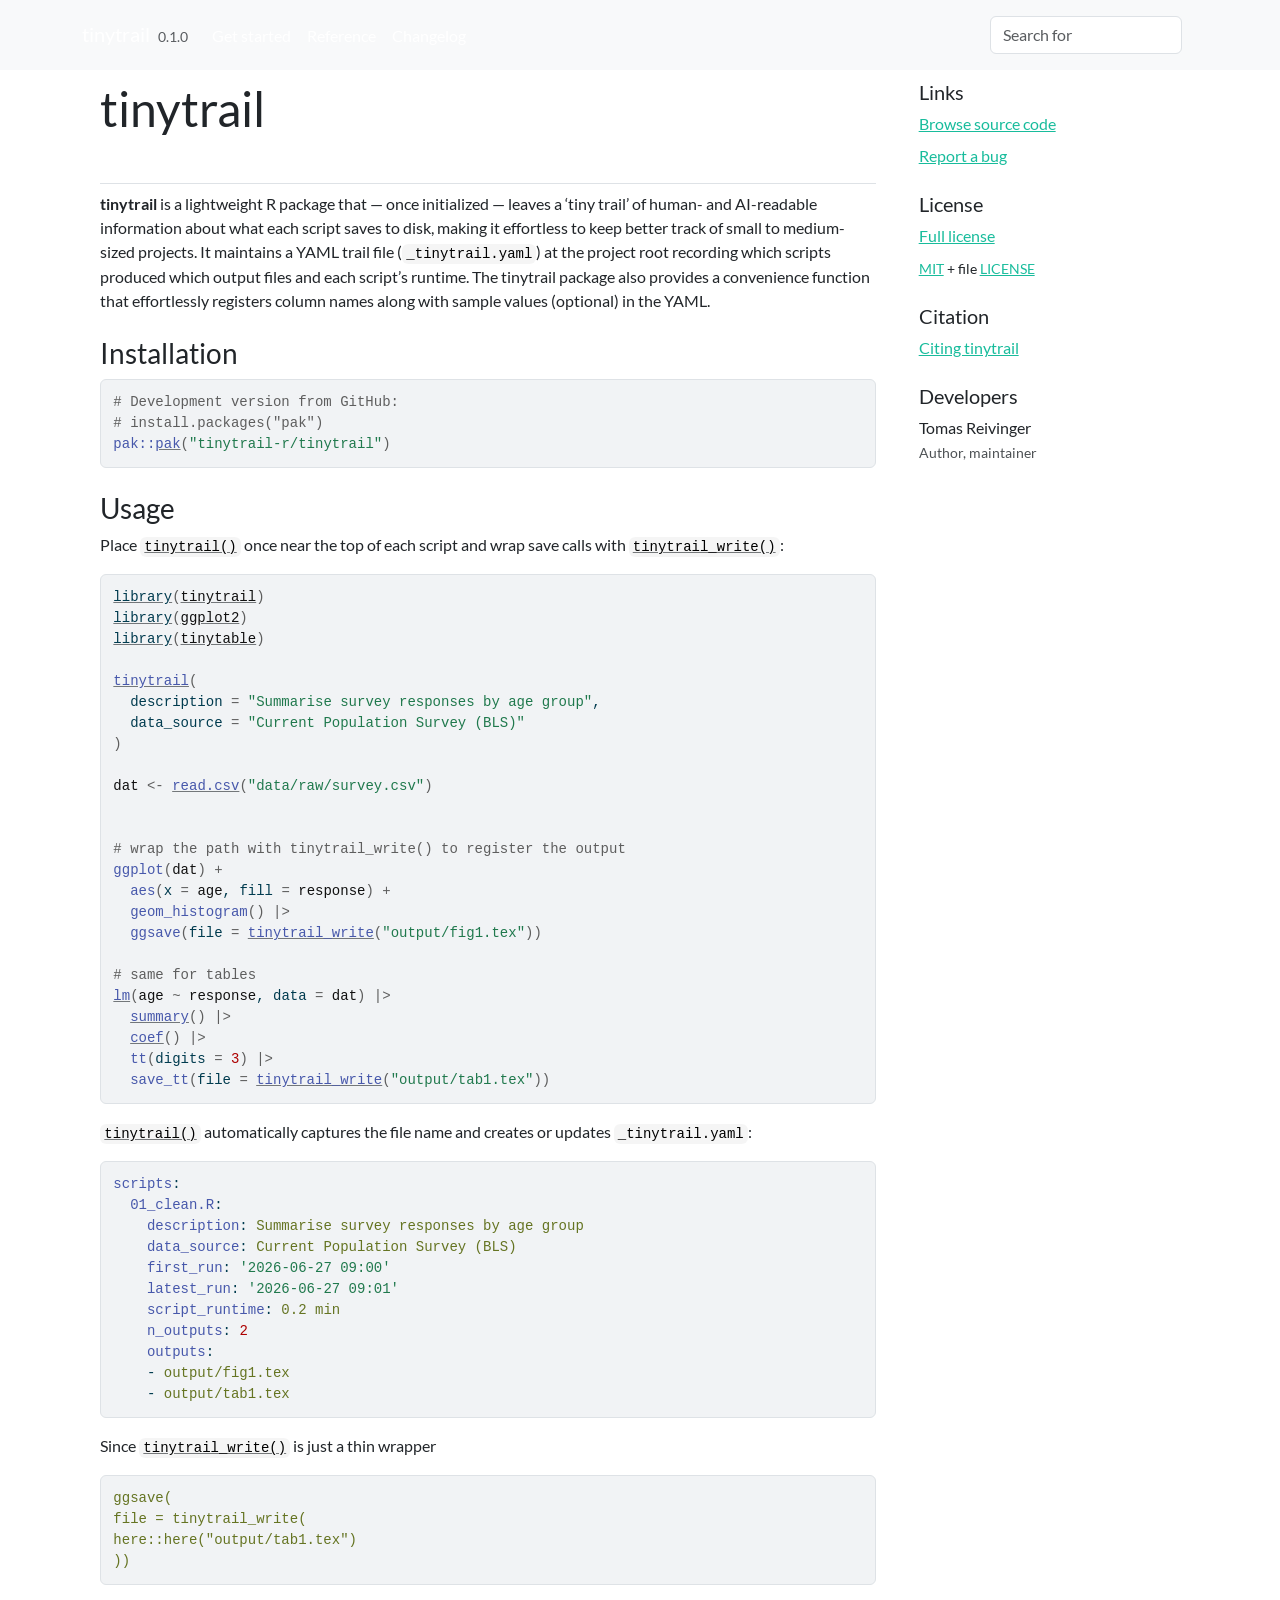
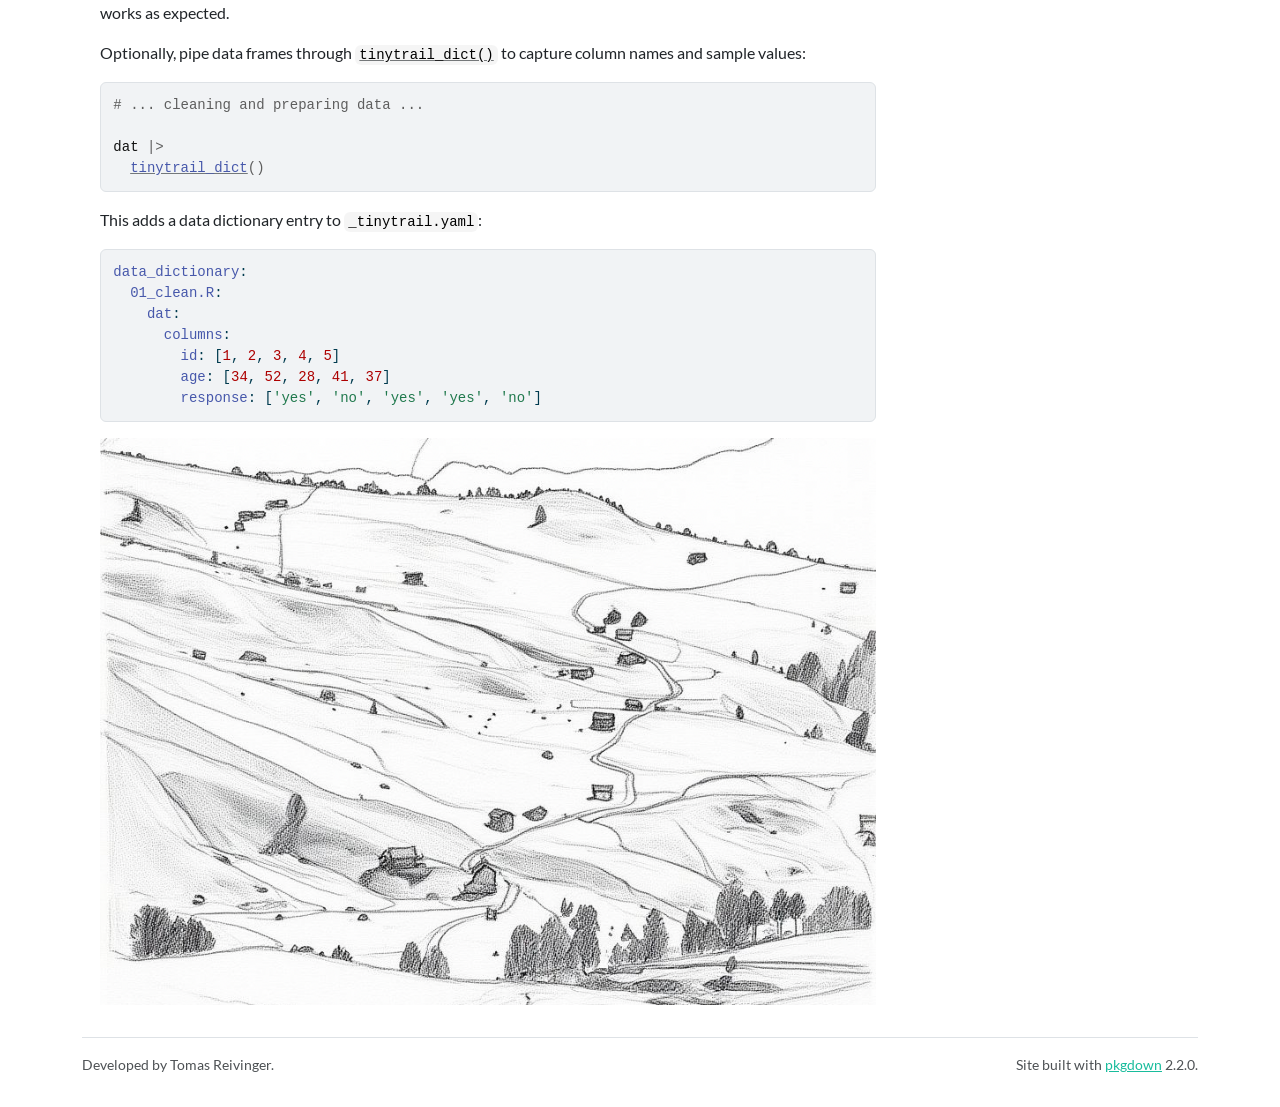
==== commit c990dc45: "Deploying to gh-pages from @ tinytrail-r/tinytrail@1d793ee635e91dd1ca32e2245896e5ffd55d00de 🚀" ====
--- a/index.html
+++ b/index.html
@@ -50,7 +50,7 @@
   <main id="main" class="col-md-9"><div class="section level1">
 <div class="page-header"><h1 id="tinytrail">tinytrail<a class="anchor" aria-label="anchor" href="#tinytrail"></a>
 </h1></div>
-<p><strong>tinytrail</strong> is a lightweight R package that — once initialized — leaves a ‘tiny trail’ of human- and AI-readable text, making it effortless to keep track of small to medium-sized projects. It maintains a YAML trail file (<code>_tinytrail.yaml</code>) at the project root recording which scripts produced which output files.</p>
+<p><strong>tinytrail</strong> is a lightweight R package that — once initialized — leaves a ‘tiny trail’ of human- and AI-readable information about what each script saves to disk, making it effortless to keep better track of small to medium-sized projects. It maintains a YAML trail file (<code>_tinytrail.yaml</code>) at the project root recording which scripts produced which output files and each script’s runtime. The tinytrail package also provides a convenience function that effortlessly registers column names along with sample values (optional) in the YAML.</p>
 <div class="section level2">
 <h2 id="installation">Installation<a class="anchor" aria-label="anchor" href="#installation"></a>
 </h2>
@@ -65,40 +65,61 @@
 <p>Place <code><a href="reference/tinytrail.html">tinytrail()</a></code> once near the top of each script and wrap save calls with <code><a href="reference/tinytrail_write.html">tinytrail_write()</a></code>:</p>
 <div class="sourceCode" id="cb2"><pre class="downlit sourceCode r">
 <code class="sourceCode R"><span><span class="kw"><a href="https://rdrr.io/r/base/library.html" class="external-link">library</a></span><span class="op">(</span><span class="va"><a href="https://github.com/tinytrail-r/tinytrail" class="external-link">tinytrail</a></span><span class="op">)</span></span>
+<span><span class="kw"><a href="https://rdrr.io/r/base/library.html" class="external-link">library</a></span><span class="op">(</span><span class="va"><a href="https://ggplot2.tidyverse.org" class="external-link">ggplot2</a></span><span class="op">)</span></span>
+<span><span class="kw"><a href="https://rdrr.io/r/base/library.html" class="external-link">library</a></span><span class="op">(</span><span class="va"><a href="https://vincentarelbundock.github.io/tinytable/" class="external-link">tinytable</a></span><span class="op">)</span></span>
 <span></span>
 <span><span class="fu"><a href="reference/tinytrail.html">tinytrail</a></span><span class="op">(</span></span>
-<span>  description <span class="op">=</span> <span class="st">"Clean and reshape survey data"</span>,</span>
+<span>  description <span class="op">=</span> <span class="st">"Summarise survey responses by age group"</span>,</span>
 <span>  data_source <span class="op">=</span> <span class="st">"Current Population Survey (BLS)"</span></span>
 <span><span class="op">)</span></span>
 <span></span>
-<span><span class="co"># ... processing ...</span></span>
+<span><span class="va">dat</span> <span class="op">&lt;-</span> <span class="fu"><a href="https://rdrr.io/r/utils/read.table.html" class="external-link">read.csv</a></span><span class="op">(</span><span class="st">"data/raw/survey.csv"</span><span class="op">)</span> </span>
 <span></span>
-<span><span class="fu"><a href="https://rdrr.io/r/utils/write.table.html" class="external-link">write.csv</a></span><span class="op">(</span><span class="va">dat</span>, file <span class="op">=</span> <span class="fu"><a href="reference/tinytrail_write.html">tinytrail_write</a></span><span class="op">(</span><span class="st">"data/clean/survey_clean.csv"</span><span class="op">)</span><span class="op">)</span></span></code></pre></div>
-<p>This creates or updates <code>_tinytrail.yaml</code>:</p>
-<div class="sourceCode" id="cb3"><pre class="sourceCode yaml"><code class="sourceCode yaml"><span id="cb3-1"><a href="#cb3-1" tabindex="-1"></a><span class="fu">$version</span><span class="kw">:</span><span class="at"> </span><span class="fl">0.1.0</span></span>
-<span id="cb3-2"><a href="#cb3-2" tabindex="-1"></a><span class="fu">$learn_more</span><span class="kw">:</span><span class="at"> https://github.com/tinytrail-r/tinytrail</span></span>
-<span id="cb3-3"><a href="#cb3-3" tabindex="-1"></a><span class="fu">scripts</span><span class="kw">:</span></span>
-<span id="cb3-4"><a href="#cb3-4" tabindex="-1"></a><span class="at">  </span><span class="fu">01_clean.R</span><span class="kw">:</span></span>
-<span id="cb3-5"><a href="#cb3-5" tabindex="-1"></a><span class="at">    </span><span class="fu">description</span><span class="kw">:</span><span class="at"> Clean and reshape survey data</span></span>
-<span id="cb3-6"><a href="#cb3-6" tabindex="-1"></a><span class="at">    </span><span class="fu">data_source</span><span class="kw">:</span><span class="at"> Current Population Survey (BLS)</span></span>
-<span id="cb3-7"><a href="#cb3-7" tabindex="-1"></a><span class="at">    </span><span class="fu">first_run</span><span class="kw">:</span><span class="at"> </span><span class="st">'2026-06-27 09:00'</span></span>
-<span id="cb3-8"><a href="#cb3-8" tabindex="-1"></a><span class="at">    </span><span class="fu">latest_run</span><span class="kw">:</span><span class="at"> </span><span class="st">'2026-06-27 09:01'</span></span>
-<span id="cb3-9"><a href="#cb3-9" tabindex="-1"></a><span class="at">    </span><span class="fu">script_runtime</span><span class="kw">:</span><span class="at"> 0.1 min</span></span>
-<span id="cb3-10"><a href="#cb3-10" tabindex="-1"></a><span class="at">    </span><span class="fu">n_outputs</span><span class="kw">:</span><span class="at"> </span><span class="dv">1</span></span>
-<span id="cb3-11"><a href="#cb3-11" tabindex="-1"></a><span class="at">    </span><span class="fu">outputs</span><span class="kw">:</span></span>
-<span id="cb3-12"><a href="#cb3-12" tabindex="-1"></a><span class="at">    </span><span class="kw">-</span><span class="at"> data/clean/survey_clean.csv</span></span></code></pre></div>
+<span></span>
+<span><span class="co"># wrap the path with tinytrail_write() to register the output</span></span>
+<span><span class="fu">ggplot</span><span class="op">(</span><span class="va">dat</span><span class="op">)</span> <span class="op">+</span></span>
+<span>  <span class="fu">aes</span><span class="op">(</span>x <span class="op">=</span> <span class="va">age</span>, fill <span class="op">=</span> <span class="va">response</span><span class="op">)</span> <span class="op">+</span></span>
+<span>  <span class="fu">geom_histogram</span><span class="op">(</span><span class="op">)</span> <span class="op">|&gt;</span></span>
+<span>  <span class="fu">ggsave</span><span class="op">(</span>file <span class="op">=</span> <span class="fu"><a href="reference/tinytrail_write.html">tinytrail_write</a></span><span class="op">(</span><span class="st">"output/fig1.tex"</span><span class="op">)</span><span class="op">)</span></span>
+<span></span>
+<span><span class="co"># same for tables</span></span>
+<span><span class="fu"><a href="https://rdrr.io/r/stats/lm.html" class="external-link">lm</a></span><span class="op">(</span><span class="va">age</span> <span class="op">~</span> <span class="va">response</span>, data <span class="op">=</span> <span class="va">dat</span><span class="op">)</span> <span class="op">|&gt;</span></span>
+<span>  <span class="fu"><a href="https://rdrr.io/r/base/summary.html" class="external-link">summary</a></span><span class="op">(</span><span class="op">)</span> <span class="op">|&gt;</span></span>
+<span>  <span class="fu"><a href="https://rdrr.io/r/stats/coef.html" class="external-link">coef</a></span><span class="op">(</span><span class="op">)</span> <span class="op">|&gt;</span></span>
+<span>  <span class="fu">tt</span><span class="op">(</span>digits <span class="op">=</span> <span class="fl">3</span><span class="op">)</span> <span class="op">|&gt;</span></span>
+<span>  <span class="fu">save_tt</span><span class="op">(</span>file <span class="op">=</span> <span class="fu"><a href="reference/tinytrail_write.html">tinytrail_write</a></span><span class="op">(</span><span class="st">"output/tab1.tex"</span><span class="op">)</span><span class="op">)</span></span></code></pre></div>
+<p><code><a href="reference/tinytrail.html">tinytrail()</a></code> automatically captures the file name and creates or updates <code>_tinytrail.yaml</code>:</p>
+<div class="sourceCode" id="cb3"><pre class="sourceCode yaml"><code class="sourceCode yaml"><span id="cb3-1"><a href="#cb3-1" tabindex="-1"></a><span class="fu">scripts</span><span class="kw">:</span></span>
+<span id="cb3-2"><a href="#cb3-2" tabindex="-1"></a><span class="at">  </span><span class="fu">01_clean.R</span><span class="kw">:</span></span>
+<span id="cb3-3"><a href="#cb3-3" tabindex="-1"></a><span class="at">    </span><span class="fu">description</span><span class="kw">:</span><span class="at"> Summarise survey responses by age group</span></span>
+<span id="cb3-4"><a href="#cb3-4" tabindex="-1"></a><span class="at">    </span><span class="fu">data_source</span><span class="kw">:</span><span class="at"> Current Population Survey (BLS)</span></span>
+<span id="cb3-5"><a href="#cb3-5" tabindex="-1"></a><span class="at">    </span><span class="fu">first_run</span><span class="kw">:</span><span class="at"> </span><span class="st">'2026-06-27 09:00'</span></span>
+<span id="cb3-6"><a href="#cb3-6" tabindex="-1"></a><span class="at">    </span><span class="fu">latest_run</span><span class="kw">:</span><span class="at"> </span><span class="st">'2026-06-27 09:01'</span></span>
+<span id="cb3-7"><a href="#cb3-7" tabindex="-1"></a><span class="at">    </span><span class="fu">script_runtime</span><span class="kw">:</span><span class="at"> 0.2 min</span></span>
+<span id="cb3-8"><a href="#cb3-8" tabindex="-1"></a><span class="at">    </span><span class="fu">n_outputs</span><span class="kw">:</span><span class="at"> </span><span class="dv">2</span></span>
+<span id="cb3-9"><a href="#cb3-9" tabindex="-1"></a><span class="at">    </span><span class="fu">outputs</span><span class="kw">:</span></span>
+<span id="cb3-10"><a href="#cb3-10" tabindex="-1"></a><span class="at">    </span><span class="kw">-</span><span class="at"> output/fig1.tex</span></span>
+<span id="cb3-11"><a href="#cb3-11" tabindex="-1"></a><span class="at">    </span><span class="kw">-</span><span class="at"> output/tab1.tex</span></span></code></pre></div>
+<p>Since <code><a href="reference/tinytrail_write.html">tinytrail_write()</a></code> is just a thin wrapper</p>
+<div class="sourceCode" id="cb4"><pre class="sourceCode yaml"><code class="sourceCode yaml"><span id="cb4-1"><a href="#cb4-1" tabindex="-1"></a><span class="at">ggsave(</span></span>
+<span id="cb4-2"><a href="#cb4-2" tabindex="-1"></a><span class="at">file = tinytrail_write(</span></span>
+<span id="cb4-3"><a href="#cb4-3" tabindex="-1"></a><span class="at">here::here("output/tab1.tex")</span></span>
+<span id="cb4-4"><a href="#cb4-4" tabindex="-1"></a><span class="at">))</span></span></code></pre></div>
+<p>works as expected.</p>
 <p>Optionally, pipe data frames through <code><a href="reference/tinytrail_dict.html">tinytrail_dict()</a></code> to capture column names and sample values:</p>
-<div class="sourceCode" id="cb4"><pre class="downlit sourceCode r">
-<code class="sourceCode R"><span><span class="va">dat</span> <span class="op">&lt;-</span> <span class="fu"><a href="https://rdrr.io/r/utils/read.table.html" class="external-link">read.csv</a></span><span class="op">(</span><span class="st">"data/raw/survey.csv"</span><span class="op">)</span> <span class="op">|&gt;</span></span>
+<div class="sourceCode" id="cb5"><pre class="downlit sourceCode r">
+<code class="sourceCode R"><span><span class="co"># ... cleaning and preparing data ...</span></span>
+<span></span>
+<span><span class="va">dat</span> <span class="op">|&gt;</span></span>
 <span>  <span class="fu"><a href="reference/tinytrail_dict.html">tinytrail_dict</a></span><span class="op">(</span><span class="op">)</span></span></code></pre></div>
 <p>This adds a data dictionary entry to <code>_tinytrail.yaml</code>:</p>
-<div class="sourceCode" id="cb5"><pre class="sourceCode yaml"><code class="sourceCode yaml"><span id="cb5-1"><a href="#cb5-1" tabindex="-1"></a><span class="fu">data_dictionary</span><span class="kw">:</span></span>
-<span id="cb5-2"><a href="#cb5-2" tabindex="-1"></a><span class="at">  </span><span class="fu">01_clean.R</span><span class="kw">:</span></span>
-<span id="cb5-3"><a href="#cb5-3" tabindex="-1"></a><span class="at">    </span><span class="fu">dat</span><span class="kw">:</span></span>
-<span id="cb5-4"><a href="#cb5-4" tabindex="-1"></a><span class="at">      </span><span class="fu">columns</span><span class="kw">:</span></span>
-<span id="cb5-5"><a href="#cb5-5" tabindex="-1"></a><span class="at">        </span><span class="fu">id</span><span class="kw">:</span><span class="at"> </span><span class="kw">[</span><span class="dv">1</span><span class="kw">,</span><span class="at"> </span><span class="dv">2</span><span class="kw">,</span><span class="at"> </span><span class="dv">3</span><span class="kw">,</span><span class="at"> </span><span class="dv">4</span><span class="kw">,</span><span class="at"> </span><span class="dv">5</span><span class="kw">]</span></span>
-<span id="cb5-6"><a href="#cb5-6" tabindex="-1"></a><span class="at">        </span><span class="fu">age</span><span class="kw">:</span><span class="at"> </span><span class="kw">[</span><span class="dv">34</span><span class="kw">,</span><span class="at"> </span><span class="dv">52</span><span class="kw">,</span><span class="at"> </span><span class="dv">28</span><span class="kw">,</span><span class="at"> </span><span class="dv">41</span><span class="kw">,</span><span class="at"> </span><span class="dv">37</span><span class="kw">]</span></span>
-<span id="cb5-7"><a href="#cb5-7" tabindex="-1"></a><span class="at">        </span><span class="fu">response</span><span class="kw">:</span><span class="at"> </span><span class="kw">[</span><span class="st">'yes'</span><span class="kw">,</span><span class="at"> </span><span class="st">'no'</span><span class="kw">,</span><span class="at"> </span><span class="st">'yes'</span><span class="kw">,</span><span class="at"> </span><span class="st">'yes'</span><span class="kw">,</span><span class="at"> </span><span class="st">'no'</span><span class="kw">]</span></span></code></pre></div>
+<div class="sourceCode" id="cb6"><pre class="sourceCode yaml"><code class="sourceCode yaml"><span id="cb6-1"><a href="#cb6-1" tabindex="-1"></a><span class="fu">data_dictionary</span><span class="kw">:</span></span>
+<span id="cb6-2"><a href="#cb6-2" tabindex="-1"></a><span class="at">  </span><span class="fu">01_clean.R</span><span class="kw">:</span></span>
+<span id="cb6-3"><a href="#cb6-3" tabindex="-1"></a><span class="at">    </span><span class="fu">dat</span><span class="kw">:</span></span>
+<span id="cb6-4"><a href="#cb6-4" tabindex="-1"></a><span class="at">      </span><span class="fu">columns</span><span class="kw">:</span></span>
+<span id="cb6-5"><a href="#cb6-5" tabindex="-1"></a><span class="at">        </span><span class="fu">id</span><span class="kw">:</span><span class="at"> </span><span class="kw">[</span><span class="dv">1</span><span class="kw">,</span><span class="at"> </span><span class="dv">2</span><span class="kw">,</span><span class="at"> </span><span class="dv">3</span><span class="kw">,</span><span class="at"> </span><span class="dv">4</span><span class="kw">,</span><span class="at"> </span><span class="dv">5</span><span class="kw">]</span></span>
+<span id="cb6-6"><a href="#cb6-6" tabindex="-1"></a><span class="at">        </span><span class="fu">age</span><span class="kw">:</span><span class="at"> </span><span class="kw">[</span><span class="dv">34</span><span class="kw">,</span><span class="at"> </span><span class="dv">52</span><span class="kw">,</span><span class="at"> </span><span class="dv">28</span><span class="kw">,</span><span class="at"> </span><span class="dv">41</span><span class="kw">,</span><span class="at"> </span><span class="dv">37</span><span class="kw">]</span></span>
+<span id="cb6-7"><a href="#cb6-7" tabindex="-1"></a><span class="at">        </span><span class="fu">response</span><span class="kw">:</span><span class="at"> </span><span class="kw">[</span><span class="st">'yes'</span><span class="kw">,</span><span class="at"> </span><span class="st">'no'</span><span class="kw">,</span><span class="at"> </span><span class="st">'yes'</span><span class="kw">,</span><span class="at"> </span><span class="st">'yes'</span><span class="kw">,</span><span class="at"> </span><span class="st">'no'</span><span class="kw">]</span></span></code></pre></div>
 <p><img src="reference/figures/trail_sketch.png" width="100%" alt="A pencil sketch of an alpine landscape with winding trails"></p>
 </div>
 </div>
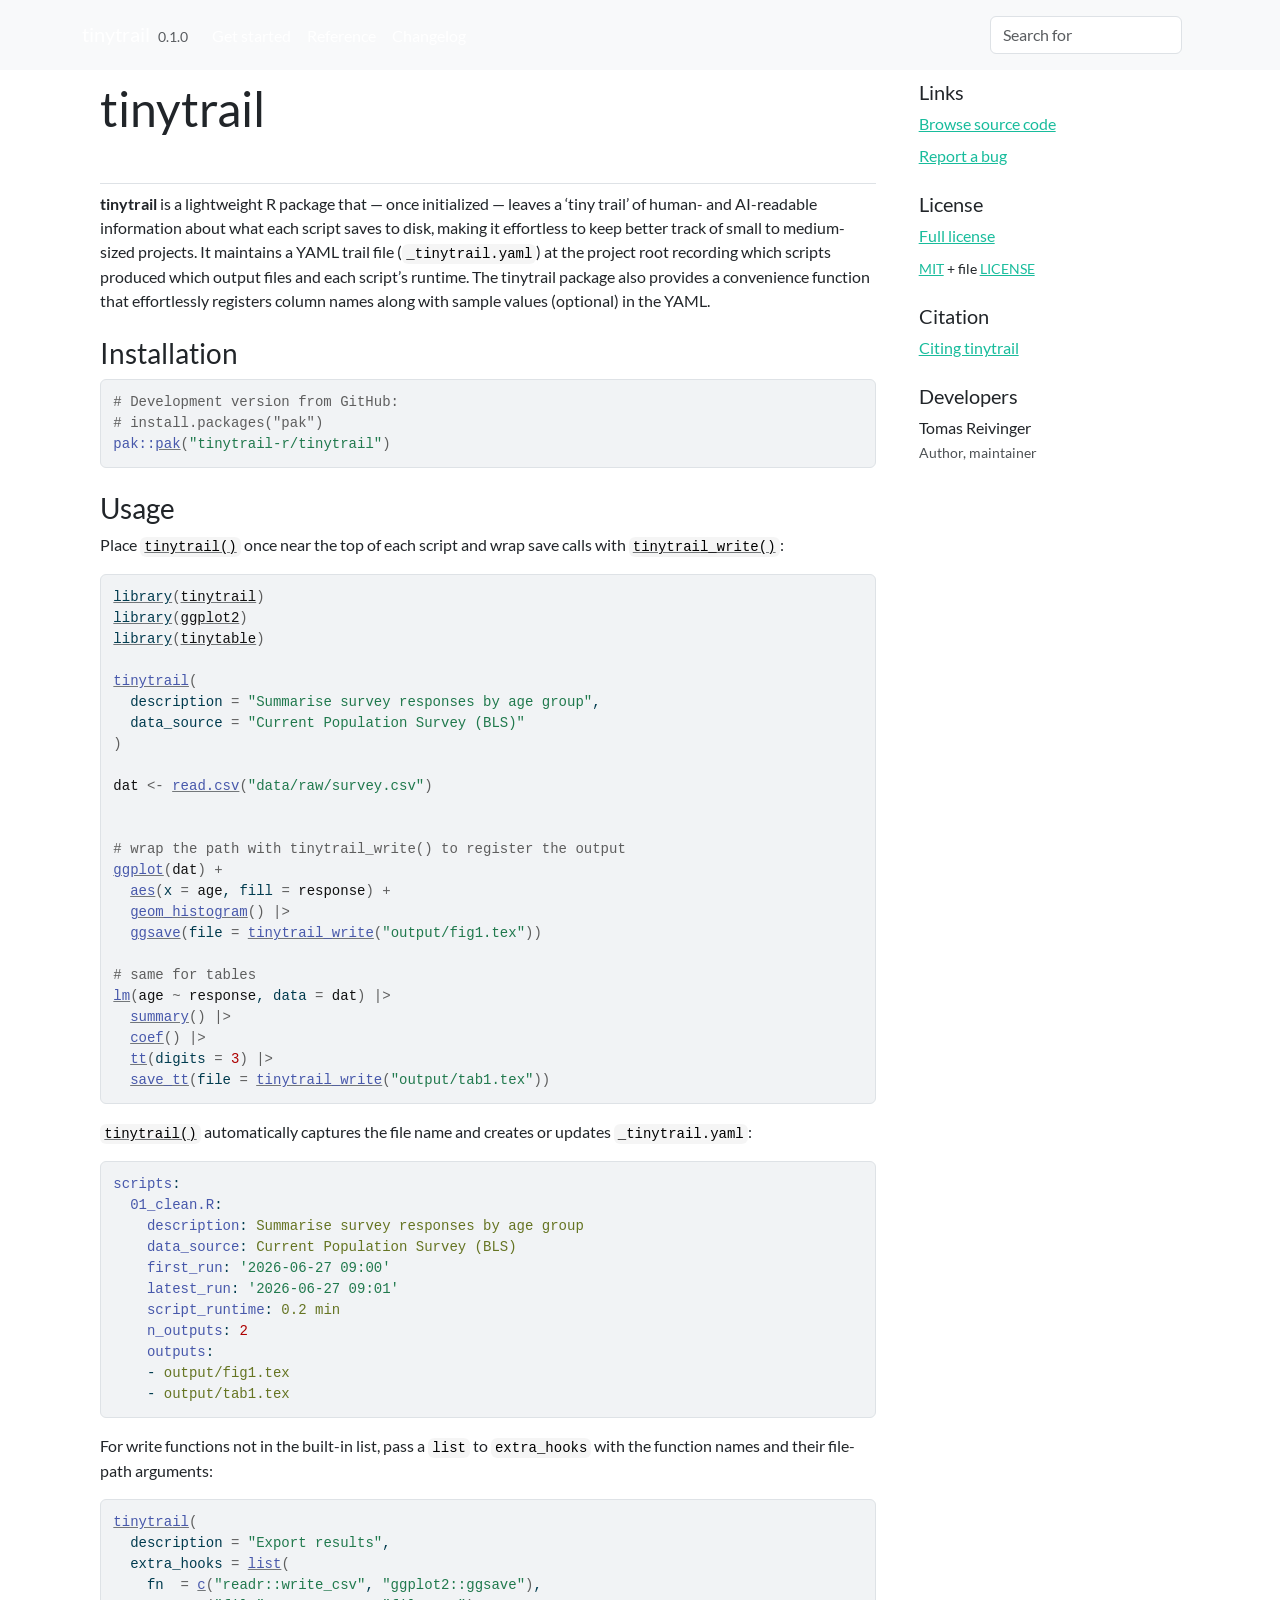
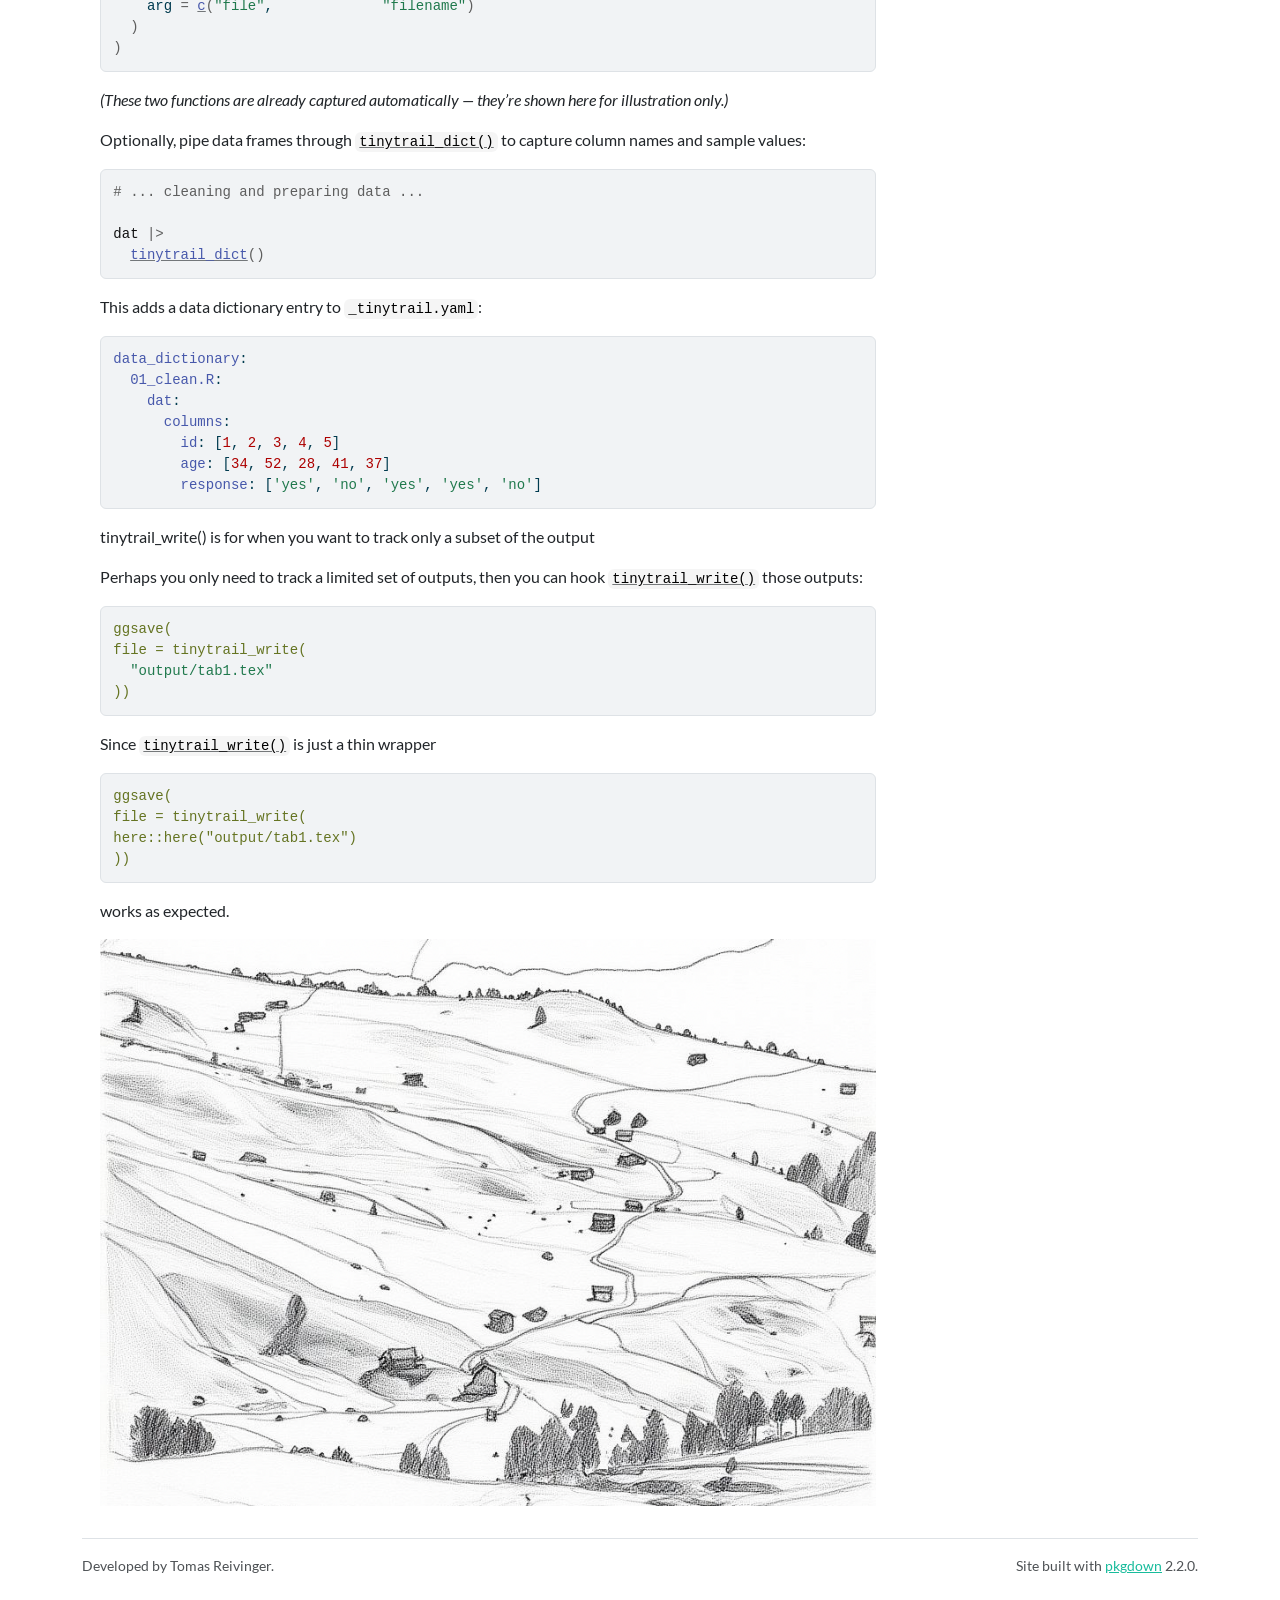
==== commit e93c6c3b: "Deploying to gh-pages from @ tinytrail-r/tinytrail@f9552f54d1feae6d7d3aab1b8779dd6a0e98cd1f 🚀" ====
--- a/index.html
+++ b/index.html
@@ -77,17 +77,17 @@
 <span></span>
 <span></span>
 <span><span class="co"># wrap the path with tinytrail_write() to register the output</span></span>
-<span><span class="fu">ggplot</span><span class="op">(</span><span class="va">dat</span><span class="op">)</span> <span class="op">+</span></span>
-<span>  <span class="fu">aes</span><span class="op">(</span>x <span class="op">=</span> <span class="va">age</span>, fill <span class="op">=</span> <span class="va">response</span><span class="op">)</span> <span class="op">+</span></span>
-<span>  <span class="fu">geom_histogram</span><span class="op">(</span><span class="op">)</span> <span class="op">|&gt;</span></span>
-<span>  <span class="fu">ggsave</span><span class="op">(</span>file <span class="op">=</span> <span class="fu"><a href="reference/tinytrail_write.html">tinytrail_write</a></span><span class="op">(</span><span class="st">"output/fig1.tex"</span><span class="op">)</span><span class="op">)</span></span>
+<span><span class="fu"><a href="https://ggplot2.tidyverse.org/reference/ggplot.html" class="external-link">ggplot</a></span><span class="op">(</span><span class="va">dat</span><span class="op">)</span> <span class="op">+</span></span>
+<span>  <span class="fu"><a href="https://ggplot2.tidyverse.org/reference/aes.html" class="external-link">aes</a></span><span class="op">(</span>x <span class="op">=</span> <span class="va">age</span>, fill <span class="op">=</span> <span class="va">response</span><span class="op">)</span> <span class="op">+</span></span>
+<span>  <span class="fu"><a href="https://ggplot2.tidyverse.org/reference/geom_histogram.html" class="external-link">geom_histogram</a></span><span class="op">(</span><span class="op">)</span> <span class="op">|&gt;</span></span>
+<span>  <span class="fu"><a href="https://ggplot2.tidyverse.org/reference/ggsave.html" class="external-link">ggsave</a></span><span class="op">(</span>file <span class="op">=</span> <span class="fu"><a href="reference/tinytrail_write.html">tinytrail_write</a></span><span class="op">(</span><span class="st">"output/fig1.tex"</span><span class="op">)</span><span class="op">)</span></span>
 <span></span>
 <span><span class="co"># same for tables</span></span>
 <span><span class="fu"><a href="https://rdrr.io/r/stats/lm.html" class="external-link">lm</a></span><span class="op">(</span><span class="va">age</span> <span class="op">~</span> <span class="va">response</span>, data <span class="op">=</span> <span class="va">dat</span><span class="op">)</span> <span class="op">|&gt;</span></span>
 <span>  <span class="fu"><a href="https://rdrr.io/r/base/summary.html" class="external-link">summary</a></span><span class="op">(</span><span class="op">)</span> <span class="op">|&gt;</span></span>
 <span>  <span class="fu"><a href="https://rdrr.io/r/stats/coef.html" class="external-link">coef</a></span><span class="op">(</span><span class="op">)</span> <span class="op">|&gt;</span></span>
-<span>  <span class="fu">tt</span><span class="op">(</span>digits <span class="op">=</span> <span class="fl">3</span><span class="op">)</span> <span class="op">|&gt;</span></span>
-<span>  <span class="fu">save_tt</span><span class="op">(</span>file <span class="op">=</span> <span class="fu"><a href="reference/tinytrail_write.html">tinytrail_write</a></span><span class="op">(</span><span class="st">"output/tab1.tex"</span><span class="op">)</span><span class="op">)</span></span></code></pre></div>
+<span>  <span class="fu"><a href="https://vincentarelbundock.github.io/tinytable/man/tt.html" class="external-link">tt</a></span><span class="op">(</span>digits <span class="op">=</span> <span class="fl">3</span><span class="op">)</span> <span class="op">|&gt;</span></span>
+<span>  <span class="fu"><a href="https://vincentarelbundock.github.io/tinytable/man/save_tt.html" class="external-link">save_tt</a></span><span class="op">(</span>file <span class="op">=</span> <span class="fu"><a href="reference/tinytrail_write.html">tinytrail_write</a></span><span class="op">(</span><span class="st">"output/tab1.tex"</span><span class="op">)</span><span class="op">)</span></span></code></pre></div>
 <p><code><a href="reference/tinytrail.html">tinytrail()</a></code> automatically captures the file name and creates or updates <code>_tinytrail.yaml</code>:</p>
 <div class="sourceCode" id="cb3"><pre class="sourceCode yaml"><code class="sourceCode yaml"><span id="cb3-1"><a href="#cb3-1" tabindex="-1"></a><span class="fu">scripts</span><span class="kw">:</span></span>
 <span id="cb3-2"><a href="#cb3-2" tabindex="-1"></a><span class="at">  </span><span class="fu">01_clean.R</span><span class="kw">:</span></span>
@@ -100,12 +100,16 @@
 <span id="cb3-9"><a href="#cb3-9" tabindex="-1"></a><span class="at">    </span><span class="fu">outputs</span><span class="kw">:</span></span>
 <span id="cb3-10"><a href="#cb3-10" tabindex="-1"></a><span class="at">    </span><span class="kw">-</span><span class="at"> output/fig1.tex</span></span>
 <span id="cb3-11"><a href="#cb3-11" tabindex="-1"></a><span class="at">    </span><span class="kw">-</span><span class="at"> output/tab1.tex</span></span></code></pre></div>
-<p>Since <code><a href="reference/tinytrail_write.html">tinytrail_write()</a></code> is just a thin wrapper</p>
-<div class="sourceCode" id="cb4"><pre class="sourceCode yaml"><code class="sourceCode yaml"><span id="cb4-1"><a href="#cb4-1" tabindex="-1"></a><span class="at">ggsave(</span></span>
-<span id="cb4-2"><a href="#cb4-2" tabindex="-1"></a><span class="at">file = tinytrail_write(</span></span>
-<span id="cb4-3"><a href="#cb4-3" tabindex="-1"></a><span class="at">here::here("output/tab1.tex")</span></span>
-<span id="cb4-4"><a href="#cb4-4" tabindex="-1"></a><span class="at">))</span></span></code></pre></div>
-<p>works as expected.</p>
+<p>For write functions not in the built-in list, pass a <code>list</code> to <code>extra_hooks</code> with the function names and their file-path arguments:</p>
+<div class="sourceCode" id="cb4"><pre class="downlit sourceCode r">
+<code class="sourceCode R"><span><span class="fu"><a href="reference/tinytrail.html">tinytrail</a></span><span class="op">(</span></span>
+<span>  description <span class="op">=</span> <span class="st">"Export results"</span>,</span>
+<span>  extra_hooks <span class="op">=</span> <span class="fu"><a href="https://rdrr.io/r/base/list.html" class="external-link">list</a></span><span class="op">(</span></span>
+<span>    fn  <span class="op">=</span> <span class="fu"><a href="https://rdrr.io/r/base/c.html" class="external-link">c</a></span><span class="op">(</span><span class="st">"readr::write_csv"</span>, <span class="st">"ggplot2::ggsave"</span><span class="op">)</span>,</span>
+<span>    arg <span class="op">=</span> <span class="fu"><a href="https://rdrr.io/r/base/c.html" class="external-link">c</a></span><span class="op">(</span><span class="st">"file"</span>,             <span class="st">"filename"</span><span class="op">)</span></span>
+<span>  <span class="op">)</span></span>
+<span><span class="op">)</span></span></code></pre></div>
+<p><em>(These two functions are already captured automatically — they’re shown here for illustration only.)</em></p>
 <p>Optionally, pipe data frames through <code><a href="reference/tinytrail_dict.html">tinytrail_dict()</a></code> to capture column names and sample values:</p>
 <div class="sourceCode" id="cb5"><pre class="downlit sourceCode r">
 <code class="sourceCode R"><span><span class="co"># ... cleaning and preparing data ...</span></span>
@@ -120,6 +124,18 @@
 <span id="cb6-5"><a href="#cb6-5" tabindex="-1"></a><span class="at">        </span><span class="fu">id</span><span class="kw">:</span><span class="at"> </span><span class="kw">[</span><span class="dv">1</span><span class="kw">,</span><span class="at"> </span><span class="dv">2</span><span class="kw">,</span><span class="at"> </span><span class="dv">3</span><span class="kw">,</span><span class="at"> </span><span class="dv">4</span><span class="kw">,</span><span class="at"> </span><span class="dv">5</span><span class="kw">]</span></span>
 <span id="cb6-6"><a href="#cb6-6" tabindex="-1"></a><span class="at">        </span><span class="fu">age</span><span class="kw">:</span><span class="at"> </span><span class="kw">[</span><span class="dv">34</span><span class="kw">,</span><span class="at"> </span><span class="dv">52</span><span class="kw">,</span><span class="at"> </span><span class="dv">28</span><span class="kw">,</span><span class="at"> </span><span class="dv">41</span><span class="kw">,</span><span class="at"> </span><span class="dv">37</span><span class="kw">]</span></span>
 <span id="cb6-7"><a href="#cb6-7" tabindex="-1"></a><span class="at">        </span><span class="fu">response</span><span class="kw">:</span><span class="at"> </span><span class="kw">[</span><span class="st">'yes'</span><span class="kw">,</span><span class="at"> </span><span class="st">'no'</span><span class="kw">,</span><span class="at"> </span><span class="st">'yes'</span><span class="kw">,</span><span class="at"> </span><span class="st">'yes'</span><span class="kw">,</span><span class="at"> </span><span class="st">'no'</span><span class="kw">]</span></span></code></pre></div>
+<p>tinytrail_write() is for when you want to track only a subset of the output</p>
+<p>Perhaps you only need to track a limited set of outputs, then you can hook <code><a href="reference/tinytrail_write.html">tinytrail_write()</a></code> those outputs:</p>
+<div class="sourceCode" id="cb7"><pre class="sourceCode yaml"><code class="sourceCode yaml"><span id="cb7-1"><a href="#cb7-1" tabindex="-1"></a><span class="at">ggsave(</span></span>
+<span id="cb7-2"><a href="#cb7-2" tabindex="-1"></a><span class="at">file = tinytrail_write(</span></span>
+<span id="cb7-3"><a href="#cb7-3" tabindex="-1"></a><span class="at">  </span><span class="st">"output/tab1.tex"</span></span>
+<span id="cb7-4"><a href="#cb7-4" tabindex="-1"></a><span class="at">))</span></span></code></pre></div>
+<p>Since <code><a href="reference/tinytrail_write.html">tinytrail_write()</a></code> is just a thin wrapper</p>
+<div class="sourceCode" id="cb8"><pre class="sourceCode yaml"><code class="sourceCode yaml"><span id="cb8-1"><a href="#cb8-1" tabindex="-1"></a><span class="at">ggsave(</span></span>
+<span id="cb8-2"><a href="#cb8-2" tabindex="-1"></a><span class="at">file = tinytrail_write(</span></span>
+<span id="cb8-3"><a href="#cb8-3" tabindex="-1"></a><span class="at">here::here("output/tab1.tex")</span></span>
+<span id="cb8-4"><a href="#cb8-4" tabindex="-1"></a><span class="at">))</span></span></code></pre></div>
+<p>works as expected.</p>
 <p><img src="reference/figures/trail_sketch.png" width="100%" alt="A pencil sketch of an alpine landscape with winding trails"></p>
 </div>
 </div>
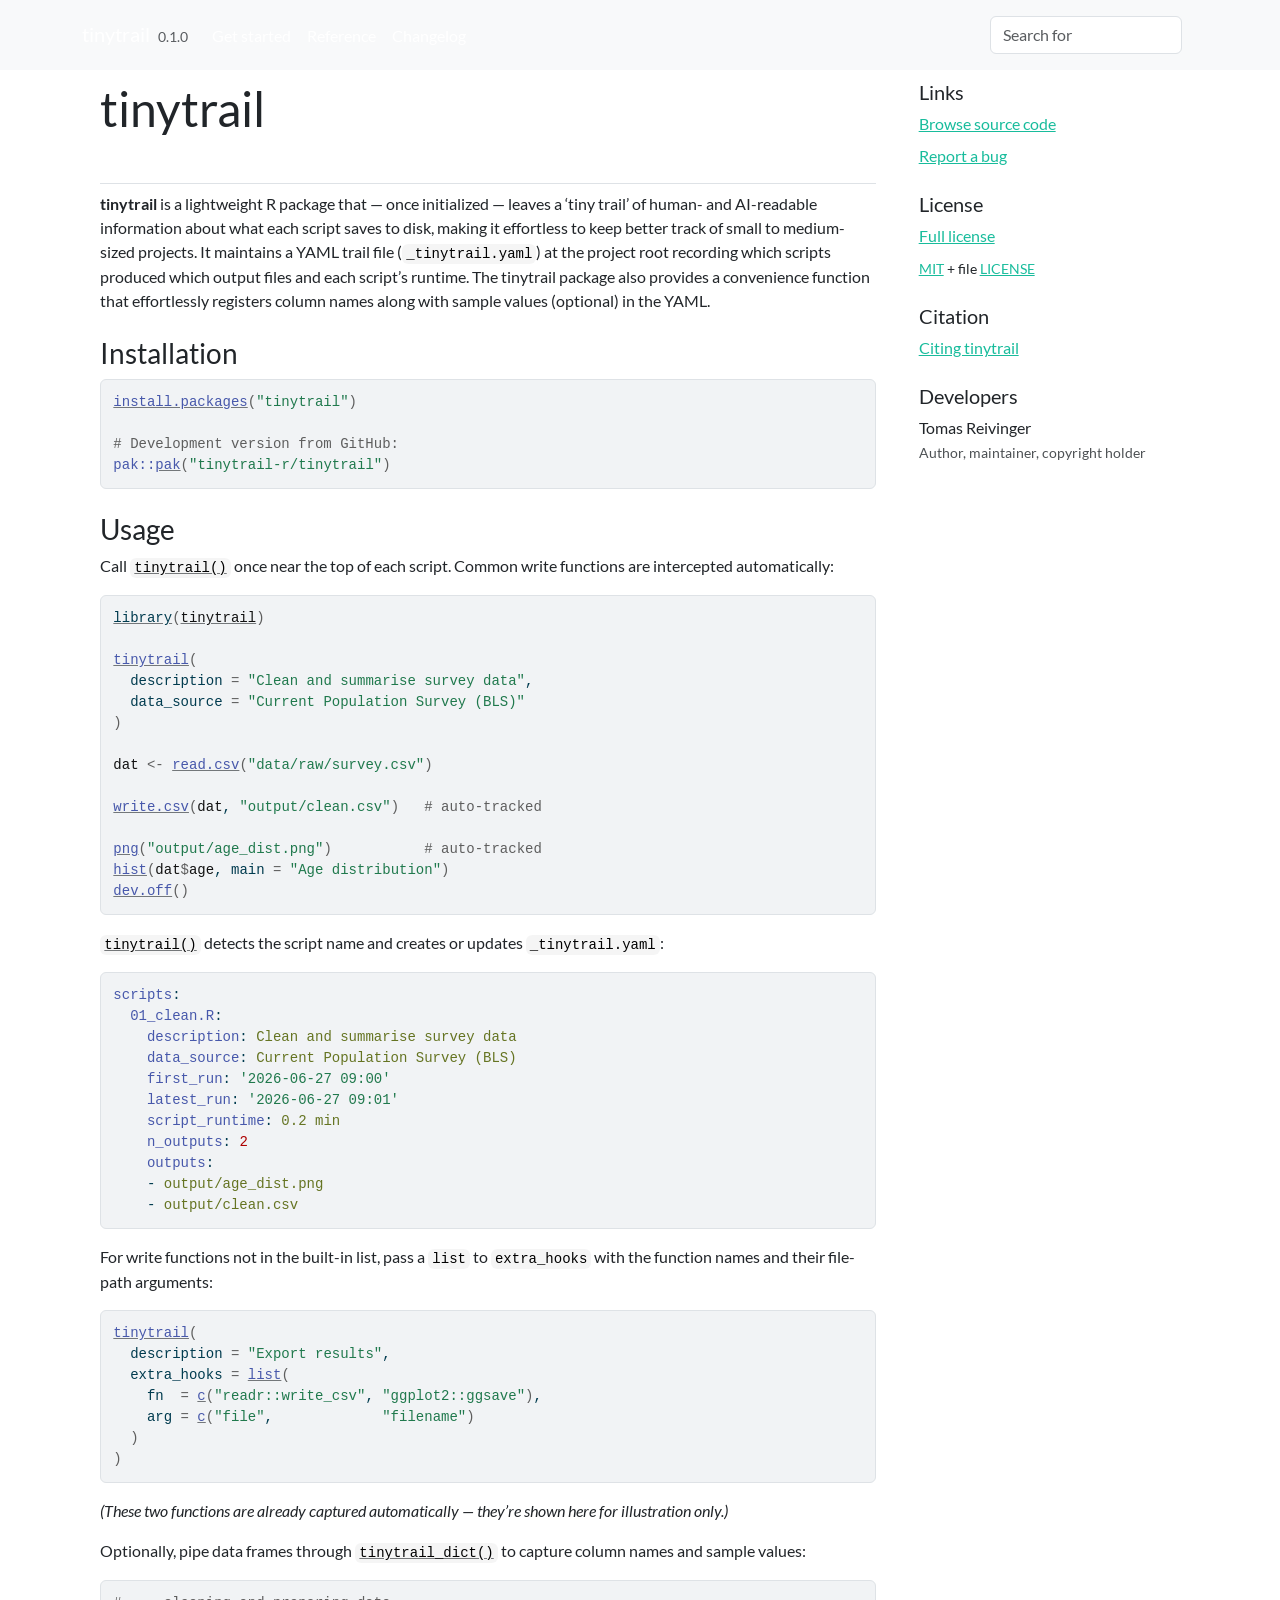
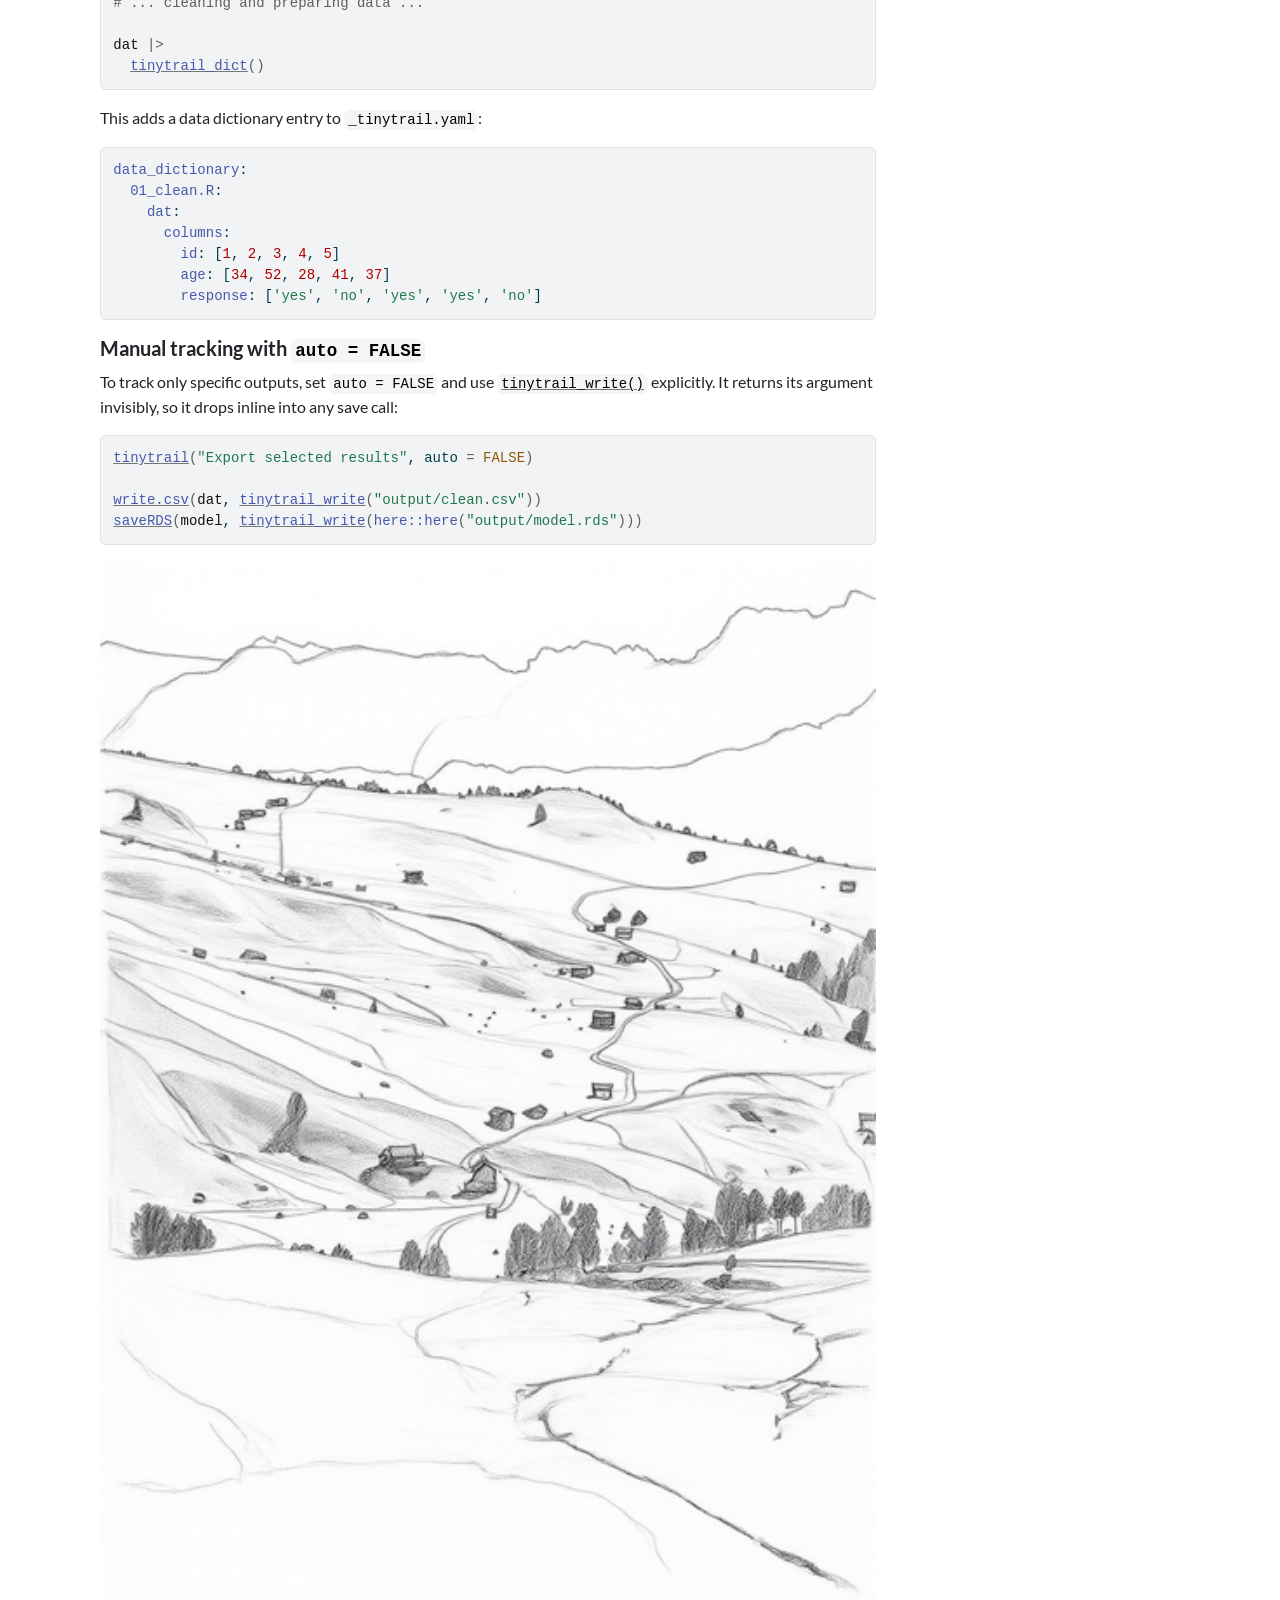
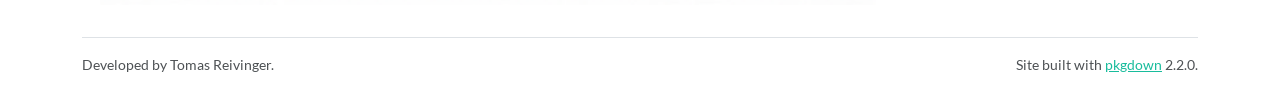
==== commit 096ef0fd: "Deploying to gh-pages from @ tinytrail-r/tinytrail@0b06f8f5bf6fc7155e67278688eb5d8da8a6a61b 🚀" ====
--- a/index.html
+++ b/index.html
@@ -5,12 +5,12 @@
 <meta charset="utf-8">
 <meta http-equiv="X-UA-Compatible" content="IE=edge">
 <meta name="viewport" content="width=device-width, initial-scale=1, shrink-to-fit=no">
-<title>Lightweight Auto-updating Project Tracker and Data Dictionary • tinytrail</title>
+<title>Lightweight Auto-Updating Project Tracker and Data Dictionary • tinytrail</title>
 <script src="deps/jquery-3.6.0/jquery-3.6.0.min.js"></script><meta name="viewport" content="width=device-width, initial-scale=1, shrink-to-fit=no">
 <link href="deps/bootstrap-5.3.8/bootstrap.min.css" rel="stylesheet">
 <script src="deps/bootstrap-5.3.8/bootstrap.bundle.min.js"></script><link href="deps/font-awesome-6.5.2/css/all.min.css" rel="stylesheet">
 <link href="deps/font-awesome-6.5.2/css/v4-shims.min.css" rel="stylesheet">
-<script src="deps/headroom-0.11.0/headroom.min.js"></script><script src="deps/headroom-0.11.0/jQuery.headroom.min.js"></script><script src="deps/bootstrap-toc-1.0.1/bootstrap-toc.min.js"></script><script src="deps/clipboard.js-2.0.11/clipboard.min.js"></script><script src="deps/search-1.0.0/autocomplete.jquery.min.js"></script><script src="deps/search-1.0.0/fuse.min.js"></script><script src="deps/search-1.0.0/mark.min.js"></script><!-- pkgdown --><script src="pkgdown.js"></script><meta property="og:title" content="Lightweight Auto-updating Project Tracker and Data Dictionary">
+<script src="deps/headroom-0.11.0/headroom.min.js"></script><script src="deps/headroom-0.11.0/jQuery.headroom.min.js"></script><script src="deps/bootstrap-toc-1.0.1/bootstrap-toc.min.js"></script><script src="deps/clipboard.js-2.0.11/clipboard.min.js"></script><script src="deps/search-1.0.0/autocomplete.jquery.min.js"></script><script src="deps/search-1.0.0/fuse.min.js"></script><script src="deps/search-1.0.0/mark.min.js"></script><!-- pkgdown --><script src="pkgdown.js"></script><meta property="og:title" content="Lightweight Auto-Updating Project Tracker and Data Dictionary">
 <meta name="description" content="Once initialized, leaves a tiny trail of human- and AI-readable text that makes it effortless to keep track of small to medium-sized projects. The package is lightweight (hence tiny) and maintains a YAML trail file recording which scripts produced which output files. Call tinytrail() once at the top of each script to record metadata, wrap any save call with tinytrail_write() to log the output path, and optionally use tinytrail_dict() to capture a data dictionary for each input data frame.">
 <meta property="og:description" content="Once initialized, leaves a tiny trail of human- and AI-readable text that makes it effortless to keep track of small to medium-sized projects. The package is lightweight (hence tiny) and maintains a YAML trail file recording which scripts produced which output files. Call tinytrail() once at the top of each script to record metadata, wrap any save call with tinytrail_write() to log the output path, and optionally use tinytrail_dict() to capture a data dictionary for each input data frame.">
 </head>
@@ -55,51 +55,42 @@
 <h2 id="installation">Installation<a class="anchor" aria-label="anchor" href="#installation"></a>
 </h2>
 <div class="sourceCode" id="cb1"><pre class="downlit sourceCode r">
-<code class="sourceCode R"><span><span class="co"># Development version from GitHub:</span></span>
-<span><span class="co"># install.packages("pak")</span></span>
+<code class="sourceCode R"><span><span class="fu"><a href="https://rdrr.io/r/utils/install.packages.html" class="external-link">install.packages</a></span><span class="op">(</span><span class="st">"tinytrail"</span><span class="op">)</span></span>
+<span></span>
+<span><span class="co"># Development version from GitHub:</span></span>
 <span><span class="fu">pak</span><span class="fu">::</span><span class="fu"><a href="https://pak.r-lib.org/reference/pak.html" class="external-link">pak</a></span><span class="op">(</span><span class="st">"tinytrail-r/tinytrail"</span><span class="op">)</span></span></code></pre></div>
 </div>
 <div class="section level2">
 <h2 id="usage">Usage<a class="anchor" aria-label="anchor" href="#usage"></a>
 </h2>
-<p>Place <code><a href="reference/tinytrail.html">tinytrail()</a></code> once near the top of each script and wrap save calls with <code><a href="reference/tinytrail_write.html">tinytrail_write()</a></code>:</p>
+<p>Call <code><a href="reference/tinytrail.html">tinytrail()</a></code> once near the top of each script. Common write functions are intercepted automatically:</p>
 <div class="sourceCode" id="cb2"><pre class="downlit sourceCode r">
 <code class="sourceCode R"><span><span class="kw"><a href="https://rdrr.io/r/base/library.html" class="external-link">library</a></span><span class="op">(</span><span class="va"><a href="https://github.com/tinytrail-r/tinytrail" class="external-link">tinytrail</a></span><span class="op">)</span></span>
-<span><span class="kw"><a href="https://rdrr.io/r/base/library.html" class="external-link">library</a></span><span class="op">(</span><span class="va"><a href="https://ggplot2.tidyverse.org" class="external-link">ggplot2</a></span><span class="op">)</span></span>
-<span><span class="kw"><a href="https://rdrr.io/r/base/library.html" class="external-link">library</a></span><span class="op">(</span><span class="va"><a href="https://vincentarelbundock.github.io/tinytable/" class="external-link">tinytable</a></span><span class="op">)</span></span>
 <span></span>
 <span><span class="fu"><a href="reference/tinytrail.html">tinytrail</a></span><span class="op">(</span></span>
-<span>  description <span class="op">=</span> <span class="st">"Summarise survey responses by age group"</span>,</span>
+<span>  description <span class="op">=</span> <span class="st">"Clean and summarise survey data"</span>,</span>
 <span>  data_source <span class="op">=</span> <span class="st">"Current Population Survey (BLS)"</span></span>
 <span><span class="op">)</span></span>
 <span></span>
-<span><span class="va">dat</span> <span class="op">&lt;-</span> <span class="fu"><a href="https://rdrr.io/r/utils/read.table.html" class="external-link">read.csv</a></span><span class="op">(</span><span class="st">"data/raw/survey.csv"</span><span class="op">)</span> </span>
+<span><span class="va">dat</span> <span class="op">&lt;-</span> <span class="fu"><a href="https://rdrr.io/r/utils/read.table.html" class="external-link">read.csv</a></span><span class="op">(</span><span class="st">"data/raw/survey.csv"</span><span class="op">)</span></span>
 <span></span>
+<span><span class="fu"><a href="https://rdrr.io/r/utils/write.table.html" class="external-link">write.csv</a></span><span class="op">(</span><span class="va">dat</span>, <span class="st">"output/clean.csv"</span><span class="op">)</span>   <span class="co"># auto-tracked</span></span>
 <span></span>
-<span><span class="co"># wrap the path with tinytrail_write() to register the output</span></span>
-<span><span class="fu"><a href="https://ggplot2.tidyverse.org/reference/ggplot.html" class="external-link">ggplot</a></span><span class="op">(</span><span class="va">dat</span><span class="op">)</span> <span class="op">+</span></span>
-<span>  <span class="fu"><a href="https://ggplot2.tidyverse.org/reference/aes.html" class="external-link">aes</a></span><span class="op">(</span>x <span class="op">=</span> <span class="va">age</span>, fill <span class="op">=</span> <span class="va">response</span><span class="op">)</span> <span class="op">+</span></span>
-<span>  <span class="fu"><a href="https://ggplot2.tidyverse.org/reference/geom_histogram.html" class="external-link">geom_histogram</a></span><span class="op">(</span><span class="op">)</span> <span class="op">|&gt;</span></span>
-<span>  <span class="fu"><a href="https://ggplot2.tidyverse.org/reference/ggsave.html" class="external-link">ggsave</a></span><span class="op">(</span>file <span class="op">=</span> <span class="fu"><a href="reference/tinytrail_write.html">tinytrail_write</a></span><span class="op">(</span><span class="st">"output/fig1.tex"</span><span class="op">)</span><span class="op">)</span></span>
-<span></span>
-<span><span class="co"># same for tables</span></span>
-<span><span class="fu"><a href="https://rdrr.io/r/stats/lm.html" class="external-link">lm</a></span><span class="op">(</span><span class="va">age</span> <span class="op">~</span> <span class="va">response</span>, data <span class="op">=</span> <span class="va">dat</span><span class="op">)</span> <span class="op">|&gt;</span></span>
-<span>  <span class="fu"><a href="https://rdrr.io/r/base/summary.html" class="external-link">summary</a></span><span class="op">(</span><span class="op">)</span> <span class="op">|&gt;</span></span>
-<span>  <span class="fu"><a href="https://rdrr.io/r/stats/coef.html" class="external-link">coef</a></span><span class="op">(</span><span class="op">)</span> <span class="op">|&gt;</span></span>
-<span>  <span class="fu"><a href="https://vincentarelbundock.github.io/tinytable/man/tt.html" class="external-link">tt</a></span><span class="op">(</span>digits <span class="op">=</span> <span class="fl">3</span><span class="op">)</span> <span class="op">|&gt;</span></span>
-<span>  <span class="fu"><a href="https://vincentarelbundock.github.io/tinytable/man/save_tt.html" class="external-link">save_tt</a></span><span class="op">(</span>file <span class="op">=</span> <span class="fu"><a href="reference/tinytrail_write.html">tinytrail_write</a></span><span class="op">(</span><span class="st">"output/tab1.tex"</span><span class="op">)</span><span class="op">)</span></span></code></pre></div>
-<p><code><a href="reference/tinytrail.html">tinytrail()</a></code> automatically captures the file name and creates or updates <code>_tinytrail.yaml</code>:</p>
+<span><span class="fu"><a href="https://rdrr.io/r/grDevices/png.html" class="external-link">png</a></span><span class="op">(</span><span class="st">"output/age_dist.png"</span><span class="op">)</span>           <span class="co"># auto-tracked</span></span>
+<span><span class="fu"><a href="https://rdrr.io/r/graphics/hist.html" class="external-link">hist</a></span><span class="op">(</span><span class="va">dat</span><span class="op">$</span><span class="va">age</span>, main <span class="op">=</span> <span class="st">"Age distribution"</span><span class="op">)</span></span>
+<span><span class="fu"><a href="https://rdrr.io/r/grDevices/dev.html" class="external-link">dev.off</a></span><span class="op">(</span><span class="op">)</span></span></code></pre></div>
+<p><code><a href="reference/tinytrail.html">tinytrail()</a></code> detects the script name and creates or updates <code>_tinytrail.yaml</code>:</p>
 <div class="sourceCode" id="cb3"><pre class="sourceCode yaml"><code class="sourceCode yaml"><span id="cb3-1"><a href="#cb3-1" tabindex="-1"></a><span class="fu">scripts</span><span class="kw">:</span></span>
 <span id="cb3-2"><a href="#cb3-2" tabindex="-1"></a><span class="at">  </span><span class="fu">01_clean.R</span><span class="kw">:</span></span>
-<span id="cb3-3"><a href="#cb3-3" tabindex="-1"></a><span class="at">    </span><span class="fu">description</span><span class="kw">:</span><span class="at"> Summarise survey responses by age group</span></span>
+<span id="cb3-3"><a href="#cb3-3" tabindex="-1"></a><span class="at">    </span><span class="fu">description</span><span class="kw">:</span><span class="at"> Clean and summarise survey data</span></span>
 <span id="cb3-4"><a href="#cb3-4" tabindex="-1"></a><span class="at">    </span><span class="fu">data_source</span><span class="kw">:</span><span class="at"> Current Population Survey (BLS)</span></span>
 <span id="cb3-5"><a href="#cb3-5" tabindex="-1"></a><span class="at">    </span><span class="fu">first_run</span><span class="kw">:</span><span class="at"> </span><span class="st">'2026-06-27 09:00'</span></span>
 <span id="cb3-6"><a href="#cb3-6" tabindex="-1"></a><span class="at">    </span><span class="fu">latest_run</span><span class="kw">:</span><span class="at"> </span><span class="st">'2026-06-27 09:01'</span></span>
 <span id="cb3-7"><a href="#cb3-7" tabindex="-1"></a><span class="at">    </span><span class="fu">script_runtime</span><span class="kw">:</span><span class="at"> 0.2 min</span></span>
 <span id="cb3-8"><a href="#cb3-8" tabindex="-1"></a><span class="at">    </span><span class="fu">n_outputs</span><span class="kw">:</span><span class="at"> </span><span class="dv">2</span></span>
 <span id="cb3-9"><a href="#cb3-9" tabindex="-1"></a><span class="at">    </span><span class="fu">outputs</span><span class="kw">:</span></span>
-<span id="cb3-10"><a href="#cb3-10" tabindex="-1"></a><span class="at">    </span><span class="kw">-</span><span class="at"> output/fig1.tex</span></span>
-<span id="cb3-11"><a href="#cb3-11" tabindex="-1"></a><span class="at">    </span><span class="kw">-</span><span class="at"> output/tab1.tex</span></span></code></pre></div>
+<span id="cb3-10"><a href="#cb3-10" tabindex="-1"></a><span class="at">    </span><span class="kw">-</span><span class="at"> output/age_dist.png</span></span>
+<span id="cb3-11"><a href="#cb3-11" tabindex="-1"></a><span class="at">    </span><span class="kw">-</span><span class="at"> output/clean.csv</span></span></code></pre></div>
 <p>For write functions not in the built-in list, pass a <code>list</code> to <code>extra_hooks</code> with the function names and their file-path arguments:</p>
 <div class="sourceCode" id="cb4"><pre class="downlit sourceCode r">
 <code class="sourceCode R"><span><span class="fu"><a href="reference/tinytrail.html">tinytrail</a></span><span class="op">(</span></span>
@@ -124,19 +115,18 @@
 <span id="cb6-5"><a href="#cb6-5" tabindex="-1"></a><span class="at">        </span><span class="fu">id</span><span class="kw">:</span><span class="at"> </span><span class="kw">[</span><span class="dv">1</span><span class="kw">,</span><span class="at"> </span><span class="dv">2</span><span class="kw">,</span><span class="at"> </span><span class="dv">3</span><span class="kw">,</span><span class="at"> </span><span class="dv">4</span><span class="kw">,</span><span class="at"> </span><span class="dv">5</span><span class="kw">]</span></span>
 <span id="cb6-6"><a href="#cb6-6" tabindex="-1"></a><span class="at">        </span><span class="fu">age</span><span class="kw">:</span><span class="at"> </span><span class="kw">[</span><span class="dv">34</span><span class="kw">,</span><span class="at"> </span><span class="dv">52</span><span class="kw">,</span><span class="at"> </span><span class="dv">28</span><span class="kw">,</span><span class="at"> </span><span class="dv">41</span><span class="kw">,</span><span class="at"> </span><span class="dv">37</span><span class="kw">]</span></span>
 <span id="cb6-7"><a href="#cb6-7" tabindex="-1"></a><span class="at">        </span><span class="fu">response</span><span class="kw">:</span><span class="at"> </span><span class="kw">[</span><span class="st">'yes'</span><span class="kw">,</span><span class="at"> </span><span class="st">'no'</span><span class="kw">,</span><span class="at"> </span><span class="st">'yes'</span><span class="kw">,</span><span class="at"> </span><span class="st">'yes'</span><span class="kw">,</span><span class="at"> </span><span class="st">'no'</span><span class="kw">]</span></span></code></pre></div>
-<p>tinytrail_write() is for when you want to track only a subset of the output</p>
-<p>Perhaps you only need to track a limited set of outputs, then you can hook <code><a href="reference/tinytrail_write.html">tinytrail_write()</a></code> those outputs:</p>
-<div class="sourceCode" id="cb7"><pre class="sourceCode yaml"><code class="sourceCode yaml"><span id="cb7-1"><a href="#cb7-1" tabindex="-1"></a><span class="at">ggsave(</span></span>
-<span id="cb7-2"><a href="#cb7-2" tabindex="-1"></a><span class="at">file = tinytrail_write(</span></span>
-<span id="cb7-3"><a href="#cb7-3" tabindex="-1"></a><span class="at">  </span><span class="st">"output/tab1.tex"</span></span>
-<span id="cb7-4"><a href="#cb7-4" tabindex="-1"></a><span class="at">))</span></span></code></pre></div>
-<p>Since <code><a href="reference/tinytrail_write.html">tinytrail_write()</a></code> is just a thin wrapper</p>
-<div class="sourceCode" id="cb8"><pre class="sourceCode yaml"><code class="sourceCode yaml"><span id="cb8-1"><a href="#cb8-1" tabindex="-1"></a><span class="at">ggsave(</span></span>
-<span id="cb8-2"><a href="#cb8-2" tabindex="-1"></a><span class="at">file = tinytrail_write(</span></span>
-<span id="cb8-3"><a href="#cb8-3" tabindex="-1"></a><span class="at">here::here("output/tab1.tex")</span></span>
-<span id="cb8-4"><a href="#cb8-4" tabindex="-1"></a><span class="at">))</span></span></code></pre></div>
-<p>works as expected.</p>
+<div class="section level3">
+<h3 id="manual-tracking-with-auto--false">Manual tracking with <code>auto = FALSE</code>
+<a class="anchor" aria-label="anchor" href="#manual-tracking-with-auto--false"></a>
+</h3>
+<p>To track only specific outputs, set <code>auto = FALSE</code> and use <code><a href="reference/tinytrail_write.html">tinytrail_write()</a></code> explicitly. It returns its argument invisibly, so it drops inline into any save call:</p>
+<div class="sourceCode" id="cb7"><pre class="downlit sourceCode r">
+<code class="sourceCode R"><span><span class="fu"><a href="reference/tinytrail.html">tinytrail</a></span><span class="op">(</span><span class="st">"Export selected results"</span>, auto <span class="op">=</span> <span class="cn">FALSE</span><span class="op">)</span></span>
+<span></span>
+<span><span class="fu"><a href="https://rdrr.io/r/utils/write.table.html" class="external-link">write.csv</a></span><span class="op">(</span><span class="va">dat</span>, <span class="fu"><a href="reference/tinytrail_write.html">tinytrail_write</a></span><span class="op">(</span><span class="st">"output/clean.csv"</span><span class="op">)</span><span class="op">)</span></span>
+<span><span class="fu"><a href="https://rdrr.io/r/base/readRDS.html" class="external-link">saveRDS</a></span><span class="op">(</span><span class="va">model</span>, <span class="fu"><a href="reference/tinytrail_write.html">tinytrail_write</a></span><span class="op">(</span><span class="fu">here</span><span class="fu">::</span><span class="fu">here</span><span class="op">(</span><span class="st">"output/model.rds"</span><span class="op">)</span><span class="op">)</span><span class="op">)</span></span></code></pre></div>
 <p><img src="reference/figures/trail_sketch.png" width="100%" alt="A pencil sketch of an alpine landscape with winding trails"></p>
+</div>
 </div>
 </div>
   </main><aside class="col-md-3"><div class="links">
@@ -166,7 +156,7 @@
 <div class="developers">
 <h2 data-toc-skip>Developers</h2>
 <ul class="list-unstyled">
-<li>Tomas Reivinger <br><small class="roles"> Author, maintainer </small>   </li>
+<li>Tomas Reivinger <br><small class="roles"> Author, maintainer, copyright holder </small>   </li>
 </ul>
 </div>
 
